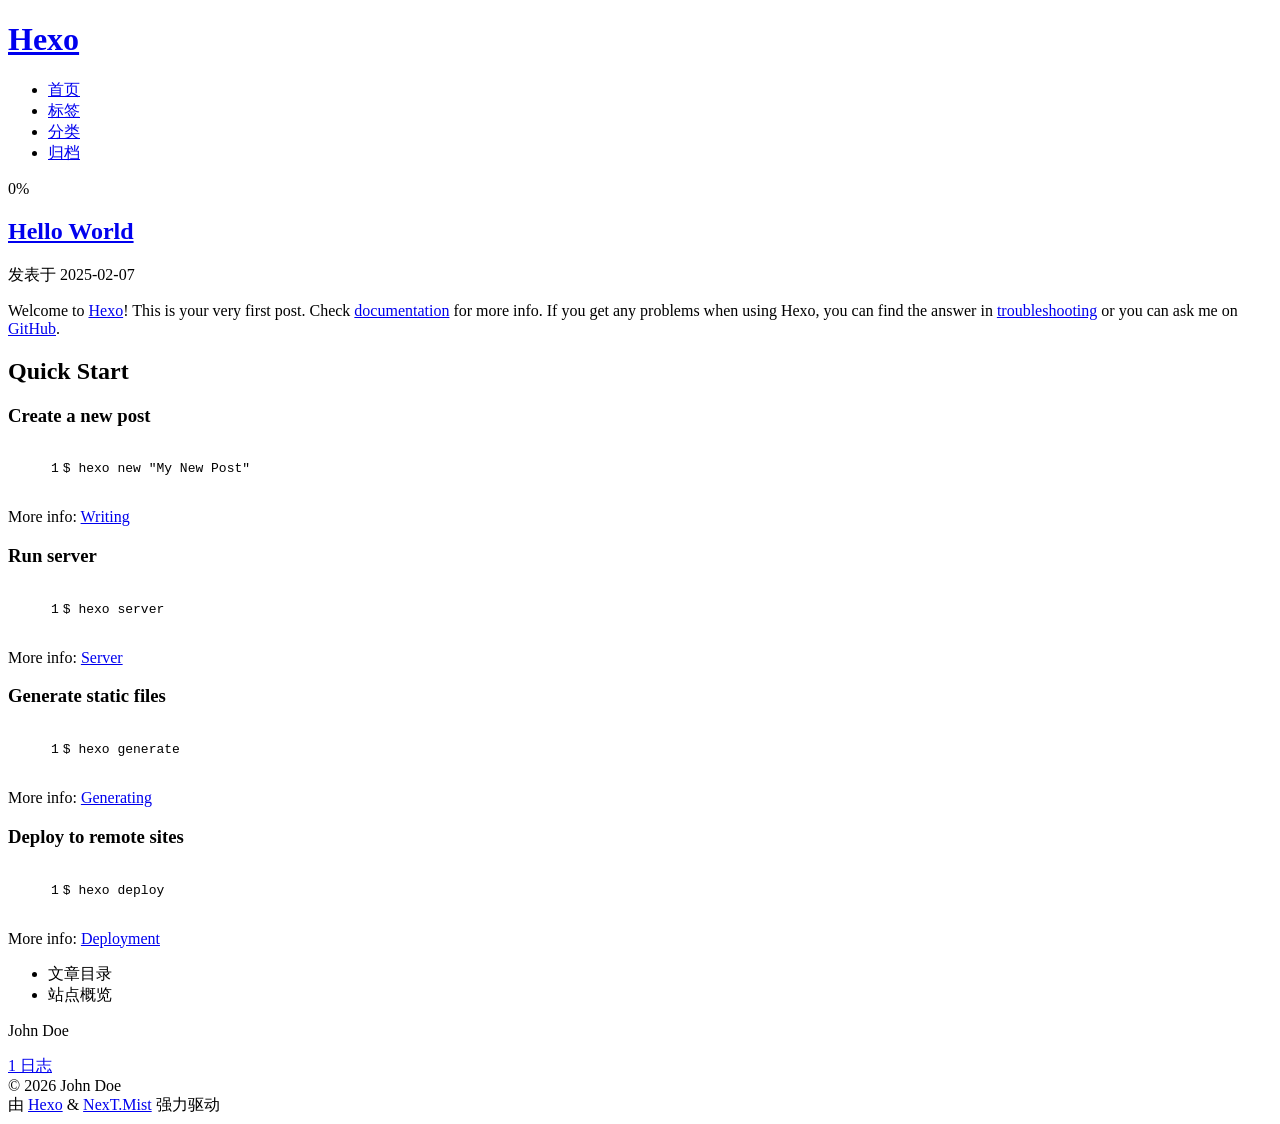
==== index.html @ 807e1cbc "Update Hexo URLs to the GitHub Pages domain" ====
<!DOCTYPE html>
<html lang="zh-CN">
<head>
  <meta charset="UTF-8">
<meta name="viewport" content="width=device-width, initial-scale=1, maximum-scale=2">
<meta name="theme-color" content="#222">
<meta name="generator" content="Hexo 7.3.0">
  <link rel="apple-touch-icon" sizes="180x180" href="/images/apple-touch-icon-next.png">
  <link rel="icon" type="image/png" sizes="32x32" href="/images/favicon-32x32-next.png">
  <link rel="icon" type="image/png" sizes="16x16" href="/images/favicon-16x16-next.png">
  <link rel="mask-icon" href="/images/logo.svg" color="#222">

<link rel="stylesheet" href="/css/main.css">


<link rel="stylesheet" href="/lib/font-awesome/css/all.min.css">

<script id="hexo-configurations">
    var NexT = window.NexT || {};
    var CONFIG = {"hostname":"xialoveshark.github.io","root":"/","scheme":"Mist","version":"7.8.0","exturl":false,"sidebar":{"position":"left","display":"post","padding":18,"offset":12,"onmobile":false},"copycode":{"enable":false,"show_result":false,"style":null},"back2top":{"enable":true,"sidebar":false,"scrollpercent":false},"bookmark":{"enable":false,"color":"#222","save":"auto"},"fancybox":false,"mediumzoom":false,"lazyload":false,"pangu":false,"comments":{"style":"tabs","active":null,"storage":true,"lazyload":false,"nav":null},"algolia":{"hits":{"per_page":10},"labels":{"input_placeholder":"Search for Posts","hits_empty":"We didn't find any results for the search: ${query}","hits_stats":"${hits} results found in ${time} ms"}},"localsearch":{"enable":false,"trigger":"auto","top_n_per_article":1,"unescape":false,"preload":false},"motion":{"enable":true,"async":false,"transition":{"post_block":"fadeIn","post_header":"slideDownIn","post_body":"slideDownIn","coll_header":"slideLeftIn","sidebar":"slideUpIn"}}};
  </script>

  <meta property="og:type" content="website">
<meta property="og:title" content="Hexo">
<meta property="og:url" content="https://xialoveshark.github.io/index.html">
<meta property="og:site_name" content="Hexo">
<meta property="og:locale" content="zh_CN">
<meta property="article:author" content="John Doe">
<meta name="twitter:card" content="summary">

<link rel="canonical" href="https://xialoveshark.github.io/">


<script id="page-configurations">
  // https://hexo.io/docs/variables.html
  CONFIG.page = {
    sidebar: "",
    isHome : true,
    isPost : false,
    lang   : 'zh-CN'
  };
</script>

  <title>Hexo</title>
  






  <noscript>
  <style>
  .use-motion .brand,
  .use-motion .menu-item,
  .sidebar-inner,
  .use-motion .post-block,
  .use-motion .pagination,
  .use-motion .comments,
  .use-motion .post-header,
  .use-motion .post-body,
  .use-motion .collection-header { opacity: initial; }

  .use-motion .site-title,
  .use-motion .site-subtitle {
    opacity: initial;
    top: initial;
  }

  .use-motion .logo-line-before i { left: initial; }
  .use-motion .logo-line-after i { right: initial; }
  </style>
</noscript>

</head>

<body itemscope itemtype="http://schema.org/WebPage">
  <div class="container use-motion">
    <div class="headband"></div>

    <header class="header" itemscope itemtype="http://schema.org/WPHeader">
      <div class="header-inner"><div class="site-brand-container">
  <div class="site-nav-toggle">
    <div class="toggle" aria-label="切换导航栏">
      <span class="toggle-line toggle-line-first"></span>
      <span class="toggle-line toggle-line-middle"></span>
      <span class="toggle-line toggle-line-last"></span>
    </div>
  </div>

  <div class="site-meta">

    <a href="/" class="brand" rel="start">
      <span class="logo-line-before"><i></i></span>
      <h1 class="site-title">Hexo</h1>
      <span class="logo-line-after"><i></i></span>
    </a>
  </div>

  <div class="site-nav-right">
    <div class="toggle popup-trigger">
    </div>
  </div>
</div>




<nav class="site-nav">
  <ul id="menu" class="main-menu menu">
        <li class="menu-item menu-item-home">

    <a href="/" rel="section"><i class="fa fa-home fa-fw"></i>首页</a>

  </li>
        <li class="menu-item menu-item-tags">

    <a href="/tags/" rel="section"><i class="fa fa-tags fa-fw"></i>标签</a>

  </li>
        <li class="menu-item menu-item-categories">

    <a href="/categories/" rel="section"><i class="fa fa-th fa-fw"></i>分类</a>

  </li>
        <li class="menu-item menu-item-archives">

    <a href="/archives/" rel="section"><i class="fa fa-archive fa-fw"></i>归档</a>

  </li>
  </ul>
</nav>




</div>
    </header>

    
  <div class="back-to-top">
    <i class="fa fa-arrow-up"></i>
    <span>0%</span>
  </div>


    <main class="main">
      <div class="main-inner">
        <div class="content-wrap">
          

          <div class="content index posts-expand">
            
      
  
  
  <article itemscope itemtype="http://schema.org/Article" class="post-block" lang="zh-CN">
    <link itemprop="mainEntityOfPage" href="https://xialoveshark.github.io/2025/02/07/hello-world/">

    <span hidden itemprop="author" itemscope itemtype="http://schema.org/Person">
      <meta itemprop="image" content="/images/avatar.gif">
      <meta itemprop="name" content="John Doe">
      <meta itemprop="description" content="">
    </span>

    <span hidden itemprop="publisher" itemscope itemtype="http://schema.org/Organization">
      <meta itemprop="name" content="Hexo">
    </span>
      <header class="post-header">
        <h2 class="post-title" itemprop="name headline">
          
            <a href="/2025/02/07/hello-world/" class="post-title-link" itemprop="url">Hello World</a>
        </h2>

        <div class="post-meta">
            <span class="post-meta-item">
              <span class="post-meta-item-icon">
                <i class="far fa-calendar"></i>
              </span>
              <span class="post-meta-item-text">发表于</span>

              <time title="创建时间：2025-02-07 22:42:05" itemprop="dateCreated datePublished" datetime="2025-02-07T22:42:05+08:00">2025-02-07</time>
            </span>

          

        </div>
      </header>

    
    
    
    <div class="post-body" itemprop="articleBody">

      
          <p>Welcome to <a target="_blank" rel="noopener" href="https://hexo.io/">Hexo</a>! This is your very first post. Check <a target="_blank" rel="noopener" href="https://hexo.io/docs/">documentation</a> for more info. If you get any problems when using Hexo, you can find the answer in <a target="_blank" rel="noopener" href="https://hexo.io/docs/troubleshooting.html">troubleshooting</a> or you can ask me on <a target="_blank" rel="noopener" href="https://github.com/hexojs/hexo/issues">GitHub</a>.</p>
<h2 id="Quick-Start"><a href="#Quick-Start" class="headerlink" title="Quick Start"></a>Quick Start</h2><h3 id="Create-a-new-post"><a href="#Create-a-new-post" class="headerlink" title="Create a new post"></a>Create a new post</h3><figure class="highlight bash"><table><tr><td class="gutter"><pre><span class="line">1</span><br></pre></td><td class="code"><pre><span class="line">$ hexo new <span class="string">&quot;My New Post&quot;</span></span><br></pre></td></tr></table></figure>

<p>More info: <a target="_blank" rel="noopener" href="https://hexo.io/docs/writing.html">Writing</a></p>
<h3 id="Run-server"><a href="#Run-server" class="headerlink" title="Run server"></a>Run server</h3><figure class="highlight bash"><table><tr><td class="gutter"><pre><span class="line">1</span><br></pre></td><td class="code"><pre><span class="line">$ hexo server</span><br></pre></td></tr></table></figure>

<p>More info: <a target="_blank" rel="noopener" href="https://hexo.io/docs/server.html">Server</a></p>
<h3 id="Generate-static-files"><a href="#Generate-static-files" class="headerlink" title="Generate static files"></a>Generate static files</h3><figure class="highlight bash"><table><tr><td class="gutter"><pre><span class="line">1</span><br></pre></td><td class="code"><pre><span class="line">$ hexo generate</span><br></pre></td></tr></table></figure>

<p>More info: <a target="_blank" rel="noopener" href="https://hexo.io/docs/generating.html">Generating</a></p>
<h3 id="Deploy-to-remote-sites"><a href="#Deploy-to-remote-sites" class="headerlink" title="Deploy to remote sites"></a>Deploy to remote sites</h3><figure class="highlight bash"><table><tr><td class="gutter"><pre><span class="line">1</span><br></pre></td><td class="code"><pre><span class="line">$ hexo deploy</span><br></pre></td></tr></table></figure>

<p>More info: <a target="_blank" rel="noopener" href="https://hexo.io/docs/one-command-deployment.html">Deployment</a></p>

      
    </div>

    
    
    
      <footer class="post-footer">
        <div class="post-eof"></div>
      </footer>
  </article>
  
  
  


  



          </div>
          

<script>
  window.addEventListener('tabs:register', () => {
    let { activeClass } = CONFIG.comments;
    if (CONFIG.comments.storage) {
      activeClass = localStorage.getItem('comments_active') || activeClass;
    }
    if (activeClass) {
      let activeTab = document.querySelector(`a[href="#comment-${activeClass}"]`);
      if (activeTab) {
        activeTab.click();
      }
    }
  });
  if (CONFIG.comments.storage) {
    window.addEventListener('tabs:click', event => {
      if (!event.target.matches('.tabs-comment .tab-content .tab-pane')) return;
      let commentClass = event.target.classList[1];
      localStorage.setItem('comments_active', commentClass);
    });
  }
</script>

        </div>
          
  
  <div class="toggle sidebar-toggle">
    <span class="toggle-line toggle-line-first"></span>
    <span class="toggle-line toggle-line-middle"></span>
    <span class="toggle-line toggle-line-last"></span>
  </div>

  <aside class="sidebar">
    <div class="sidebar-inner">

      <ul class="sidebar-nav motion-element">
        <li class="sidebar-nav-toc">
          文章目录
        </li>
        <li class="sidebar-nav-overview">
          站点概览
        </li>
      </ul>

      <!--noindex-->
      <div class="post-toc-wrap sidebar-panel">
      </div>
      <!--/noindex-->

      <div class="site-overview-wrap sidebar-panel">
        <div class="site-author motion-element" itemprop="author" itemscope itemtype="http://schema.org/Person">
  <p class="site-author-name" itemprop="name">John Doe</p>
  <div class="site-description" itemprop="description"></div>
</div>
<div class="site-state-wrap motion-element">
  <nav class="site-state">
      <div class="site-state-item site-state-posts">
          <a href="/archives/">
        
          <span class="site-state-item-count">1</span>
          <span class="site-state-item-name">日志</span>
        </a>
      </div>
  </nav>
</div>



      </div>

    </div>
  </aside>
  <div id="sidebar-dimmer"></div>


      </div>
    </main>

    <footer class="footer">
      <div class="footer-inner">
        

        

<div class="copyright">
  
  &copy; 
  <span itemprop="copyrightYear">2026</span>
  <span class="with-love">
    <i class="fa fa-heart"></i>
  </span>
  <span class="author" itemprop="copyrightHolder">John Doe</span>
</div>
  <div class="powered-by">由 <a href="https://hexo.io/" class="theme-link" rel="noopener" target="_blank">Hexo</a> & <a href="https://mist.theme-next.org/" class="theme-link" rel="noopener" target="_blank">NexT.Mist</a> 强力驱动
  </div>

        








      </div>
    </footer>
  </div>

  
  <script src="/lib/anime.min.js"></script>
  <script src="/lib/pjax/pjax.min.js"></script>
  <script src="/lib/velocity/velocity.min.js"></script>
  <script src="/lib/velocity/velocity.ui.min.js"></script>

<script src="/js/utils.js"></script>

<script src="/js/motion.js"></script>


<script src="/js/schemes/muse.js"></script>


<script src="/js/next-boot.js"></script>

  <script>
var pjax = new Pjax({
  selectors: [
    'head title',
    '#page-configurations',
    '.content-wrap',
    '.post-toc-wrap',
    '.languages',
    '#pjax'
  ],
  switches: {
    '.post-toc-wrap': Pjax.switches.innerHTML
  },
  analytics: false,
  cacheBust: false,
  scrollTo : !CONFIG.bookmark.enable
});

window.addEventListener('pjax:success', () => {
  document.querySelectorAll('script[data-pjax], script#page-configurations, #pjax script').forEach(element => {
    var code = element.text || element.textContent || element.innerHTML || '';
    var parent = element.parentNode;
    parent.removeChild(element);
    var script = document.createElement('script');
    if (element.id) {
      script.id = element.id;
    }
    if (element.className) {
      script.className = element.className;
    }
    if (element.type) {
      script.type = element.type;
    }
    if (element.src) {
      script.src = element.src;
      // Force synchronous loading of peripheral JS.
      script.async = false;
    }
    if (element.dataset.pjax !== undefined) {
      script.dataset.pjax = '';
    }
    if (code !== '') {
      script.appendChild(document.createTextNode(code));
    }
    parent.appendChild(script);
  });
  NexT.boot.refresh();
  // Define Motion Sequence & Bootstrap Motion.
  if (CONFIG.motion.enable) {
    NexT.motion.integrator
      .init()
      .add(NexT.motion.middleWares.subMenu)
      .add(NexT.motion.middleWares.postList)
      .bootstrap();
  }
  NexT.utils.updateSidebarPosition();
});
</script>




  















    <div id="pjax">
  

  

    </div>
</body>
</html>
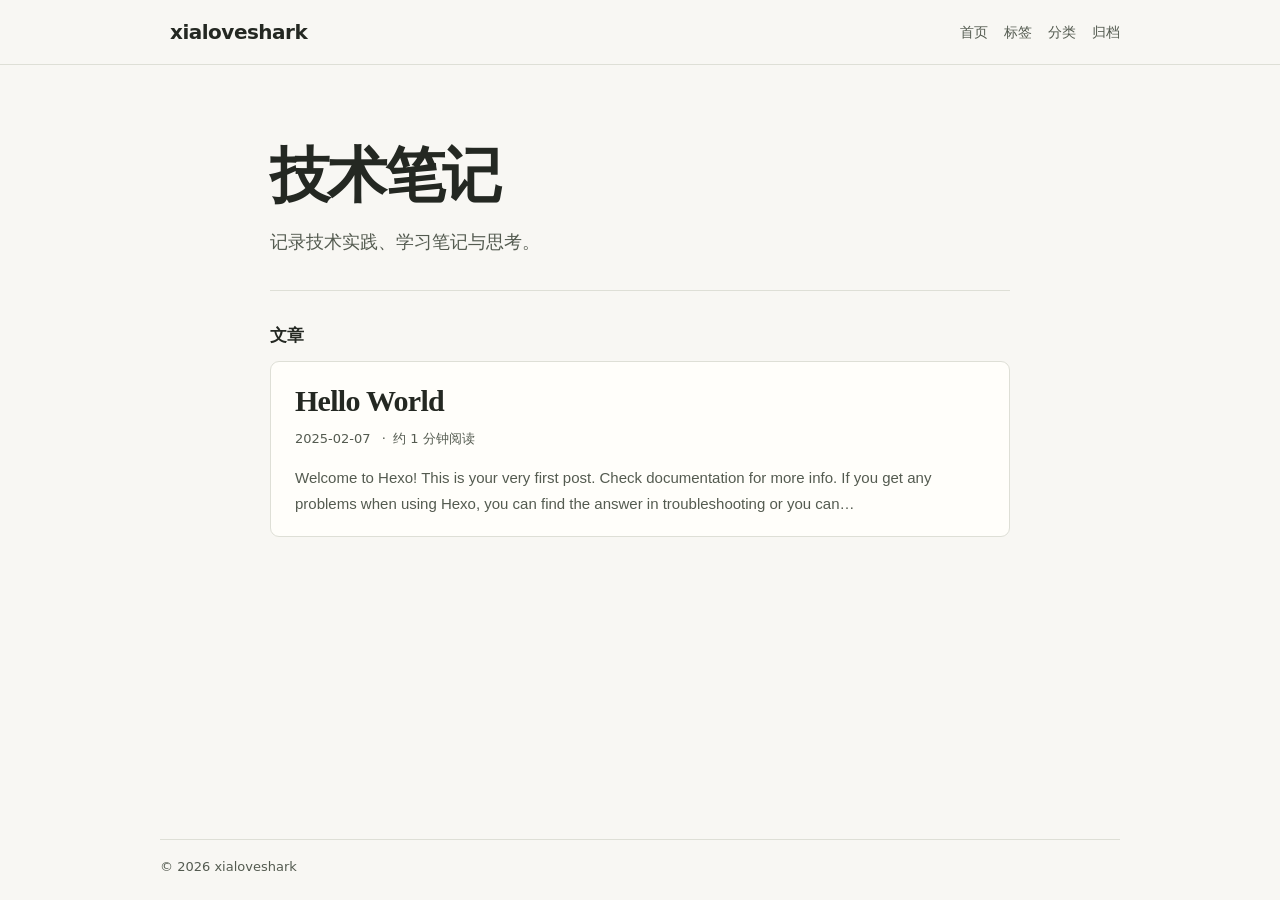
==== commit e3bde02a: "Publish the new reading layout for the blog" ====
--- a/index.html
+++ b/index.html
@@ -17,15 +17,17 @@
 
 <script id="hexo-configurations">
     var NexT = window.NexT || {};
-    var CONFIG = {"hostname":"xialoveshark.github.io","root":"/","scheme":"Mist","version":"7.8.0","exturl":false,"sidebar":{"position":"left","display":"post","padding":18,"offset":12,"onmobile":false},"copycode":{"enable":false,"show_result":false,"style":null},"back2top":{"enable":true,"sidebar":false,"scrollpercent":false},"bookmark":{"enable":false,"color":"#222","save":"auto"},"fancybox":false,"mediumzoom":false,"lazyload":false,"pangu":false,"comments":{"style":"tabs","active":null,"storage":true,"lazyload":false,"nav":null},"algolia":{"hits":{"per_page":10},"labels":{"input_placeholder":"Search for Posts","hits_empty":"We didn't find any results for the search: ${query}","hits_stats":"${hits} results found in ${time} ms"}},"localsearch":{"enable":false,"trigger":"auto","top_n_per_article":1,"unescape":false,"preload":false},"motion":{"enable":true,"async":false,"transition":{"post_block":"fadeIn","post_header":"slideDownIn","post_body":"slideDownIn","coll_header":"slideLeftIn","sidebar":"slideUpIn"}}};
+    var CONFIG = {"hostname":"xialoveshark.github.io","root":"/","scheme":"Mist","version":"7.8.0","exturl":false,"sidebar":{"position":"left","display":"remove","padding":18,"offset":12,"onmobile":false},"copycode":{"enable":false,"show_result":false,"style":null},"back2top":{"enable":true,"sidebar":false,"scrollpercent":false},"bookmark":{"enable":false,"color":"#222","save":"auto"},"fancybox":false,"mediumzoom":false,"lazyload":false,"pangu":false,"comments":{"style":"tabs","active":null,"storage":true,"lazyload":false,"nav":null},"algolia":{"hits":{"per_page":10},"labels":{"input_placeholder":"Search for Posts","hits_empty":"We didn't find any results for the search: ${query}","hits_stats":"${hits} results found in ${time} ms"}},"localsearch":{"enable":false,"trigger":"auto","top_n_per_article":1,"unescape":false,"preload":false},"motion":{"enable":false,"async":false,"transition":{"post_block":"fadeIn","post_header":"slideDownIn","post_body":"slideDownIn","coll_header":"slideLeftIn","sidebar":"slideUpIn"}}};
   </script>
 
-  <meta property="og:type" content="website">
-<meta property="og:title" content="Hexo">
+  <meta name="description" content="记录技术实践、学习笔记与思考。">
+<meta property="og:type" content="website">
+<meta property="og:title" content="xialoveshark">
 <meta property="og:url" content="https://xialoveshark.github.io/index.html">
-<meta property="og:site_name" content="Hexo">
+<meta property="og:site_name" content="xialoveshark">
+<meta property="og:description" content="记录技术实践、学习笔记与思考。">
 <meta property="og:locale" content="zh_CN">
-<meta property="article:author" content="John Doe">
+<meta property="article:author" content="xialoveshark">
 <meta name="twitter:card" content="summary">
 
 <link rel="canonical" href="https://xialoveshark.github.io/">
@@ -41,7 +43,7 @@
   };
 </script>
 
-  <title>Hexo</title>
+  <title>xialoveshark</title>
   
 
 
@@ -75,7 +77,7 @@
 </head>
 
 <body itemscope itemtype="http://schema.org/WebPage">
-  <div class="container use-motion">
+  <div class="container">
     <div class="headband"></div>
 
     <header class="header" itemscope itemtype="http://schema.org/WPHeader">
@@ -92,7 +94,7 @@
 
     <a href="/" class="brand" rel="start">
       <span class="logo-line-before"><i></i></span>
-      <h1 class="site-title">Hexo</h1>
+      <span class="site-title">xialoveshark</span>
       <span class="logo-line-after"><i></i></span>
     </a>
   </div>
@@ -106,26 +108,26 @@
 
 
 
-<nav class="site-nav">
+<nav class="site-nav" aria-label="主导航">
   <ul id="menu" class="main-menu menu">
         <li class="menu-item menu-item-home">
 
-    <a href="/" rel="section"><i class="fa fa-home fa-fw"></i>首页</a>
+    <a href="/" rel="section">首页</a>
 
   </li>
         <li class="menu-item menu-item-tags">
 
-    <a href="/tags/" rel="section"><i class="fa fa-tags fa-fw"></i>标签</a>
+    <a href="/tags/" rel="section">标签</a>
 
   </li>
         <li class="menu-item menu-item-categories">
 
-    <a href="/categories/" rel="section"><i class="fa fa-th fa-fw"></i>分类</a>
+    <a href="/categories/" rel="section">分类</a>
 
   </li>
         <li class="menu-item menu-item-archives">
 
-    <a href="/archives/" rel="section"><i class="fa fa-archive fa-fw"></i>归档</a>
+    <a href="/archives/" rel="section">归档</a>
 
   </li>
   </ul>
@@ -151,6 +153,11 @@
 
           <div class="content index posts-expand">
             
+  <header class="reading-intro">
+    <h1>技术笔记</h1>
+    <p>记录技术实践、学习笔记与思考。</p>
+  </header>
+  <h2 class="reading-index-heading">文章</h2>
       
   
   
@@ -159,12 +166,12 @@
 
     <span hidden itemprop="author" itemscope itemtype="http://schema.org/Person">
       <meta itemprop="image" content="/images/avatar.gif">
-      <meta itemprop="name" content="John Doe">
-      <meta itemprop="description" content="">
+      <meta itemprop="name" content="xialoveshark">
+      <meta itemprop="description" content="记录技术实践、学习笔记与思考。">
     </span>
 
     <span hidden itemprop="publisher" itemscope itemtype="http://schema.org/Organization">
-      <meta itemprop="name" content="Hexo">
+      <meta itemprop="name" content="xialoveshark">
     </span>
       <header class="post-header">
         <h2 class="post-title" itemprop="name headline">
@@ -184,6 +191,8 @@
 
           
 
+          <span class="post-meta-item post-reading-time">约 1 分钟阅读</span>
+
         </div>
       </header>
 
@@ -192,30 +201,13 @@
     
     <div class="post-body" itemprop="articleBody">
 
-      
-          <p>Welcome to <a target="_blank" rel="noopener" href="https://hexo.io/">Hexo</a>! This is your very first post. Check <a target="_blank" rel="noopener" href="https://hexo.io/docs/">documentation</a> for more info. If you get any problems when using Hexo, you can find the answer in <a target="_blank" rel="noopener" href="https://hexo.io/docs/troubleshooting.html">troubleshooting</a> or you can ask me on <a target="_blank" rel="noopener" href="https://github.com/hexojs/hexo/issues">GitHub</a>.</p>
-<h2 id="Quick-Start"><a href="#Quick-Start" class="headerlink" title="Quick Start"></a>Quick Start</h2><h3 id="Create-a-new-post"><a href="#Create-a-new-post" class="headerlink" title="Create a new post"></a>Create a new post</h3><figure class="highlight bash"><table><tr><td class="gutter"><pre><span class="line">1</span><br></pre></td><td class="code"><pre><span class="line">$ hexo new <span class="string">&quot;My New Post&quot;</span></span><br></pre></td></tr></table></figure>
-
-<p>More info: <a target="_blank" rel="noopener" href="https://hexo.io/docs/writing.html">Writing</a></p>
-<h3 id="Run-server"><a href="#Run-server" class="headerlink" title="Run server"></a>Run server</h3><figure class="highlight bash"><table><tr><td class="gutter"><pre><span class="line">1</span><br></pre></td><td class="code"><pre><span class="line">$ hexo server</span><br></pre></td></tr></table></figure>
-
-<p>More info: <a target="_blank" rel="noopener" href="https://hexo.io/docs/server.html">Server</a></p>
-<h3 id="Generate-static-files"><a href="#Generate-static-files" class="headerlink" title="Generate static files"></a>Generate static files</h3><figure class="highlight bash"><table><tr><td class="gutter"><pre><span class="line">1</span><br></pre></td><td class="code"><pre><span class="line">$ hexo generate</span><br></pre></td></tr></table></figure>
-
-<p>More info: <a target="_blank" rel="noopener" href="https://hexo.io/docs/generating.html">Generating</a></p>
-<h3 id="Deploy-to-remote-sites"><a href="#Deploy-to-remote-sites" class="headerlink" title="Deploy to remote sites"></a>Deploy to remote sites</h3><figure class="highlight bash"><table><tr><td class="gutter"><pre><span class="line">1</span><br></pre></td><td class="code"><pre><span class="line">$ hexo deploy</span><br></pre></td></tr></table></figure>
-
-<p>More info: <a target="_blank" rel="noopener" href="https://hexo.io/docs/one-command-deployment.html">Deployment</a></p>
-
+      <p class="reading-summary">Welcome to Hexo! This is your very first post. Check documentation for more info. If you get any problems when using Hexo, you can find the answer in troubleshooting or you can…</p>
       
     </div>
 
     
     
     
-      <footer class="post-footer">
-        <div class="post-eof"></div>
-      </footer>
   </article>
   
   
@@ -252,57 +244,6 @@
 </script>
 
         </div>
-          
-  
-  <div class="toggle sidebar-toggle">
-    <span class="toggle-line toggle-line-first"></span>
-    <span class="toggle-line toggle-line-middle"></span>
-    <span class="toggle-line toggle-line-last"></span>
-  </div>
-
-  <aside class="sidebar">
-    <div class="sidebar-inner">
-
-      <ul class="sidebar-nav motion-element">
-        <li class="sidebar-nav-toc">
-          文章目录
-        </li>
-        <li class="sidebar-nav-overview">
-          站点概览
-        </li>
-      </ul>
-
-      <!--noindex-->
-      <div class="post-toc-wrap sidebar-panel">
-      </div>
-      <!--/noindex-->
-
-      <div class="site-overview-wrap sidebar-panel">
-        <div class="site-author motion-element" itemprop="author" itemscope itemtype="http://schema.org/Person">
-  <p class="site-author-name" itemprop="name">John Doe</p>
-  <div class="site-description" itemprop="description"></div>
-</div>
-<div class="site-state-wrap motion-element">
-  <nav class="site-state">
-      <div class="site-state-item site-state-posts">
-          <a href="/archives/">
-        
-          <span class="site-state-item-count">1</span>
-          <span class="site-state-item-name">日志</span>
-        </a>
-      </div>
-  </nav>
-</div>
-
-
-
-      </div>
-
-    </div>
-  </aside>
-  <div id="sidebar-dimmer"></div>
-
-
       </div>
     </main>
 
@@ -319,10 +260,8 @@
   <span class="with-love">
     <i class="fa fa-heart"></i>
   </span>
-  <span class="author" itemprop="copyrightHolder">John Doe</span>
+  <span class="author" itemprop="copyrightHolder">xialoveshark</span>
 </div>
-  <div class="powered-by">由 <a href="https://hexo.io/" class="theme-link" rel="noopener" target="_blank">Hexo</a> & <a href="https://mist.theme-next.org/" class="theme-link" rel="noopener" target="_blank">NexT.Mist</a> 强力驱动
-  </div>
 
         
 
@@ -340,12 +279,8 @@
   
   <script src="/lib/anime.min.js"></script>
   <script src="/lib/pjax/pjax.min.js"></script>
-  <script src="/lib/velocity/velocity.min.js"></script>
-  <script src="/lib/velocity/velocity.ui.min.js"></script>
 
 <script src="/js/utils.js"></script>
-
-<script src="/js/motion.js"></script>
 
 
 <script src="/js/schemes/muse.js"></script>
--- a/css/main.css
+++ b/css/main.css
@@ -0,0 +1,2675 @@
+:root {
+  --body-bg-color: #fff;
+  --content-bg-color: #f5f5f5;
+  --card-bg-color: #f5f5f5;
+  --text-color: #555;
+  --blockquote-color: #666;
+  --link-color: #555;
+  --link-hover-color: #222;
+  --brand-color: #222;
+  --brand-hover-color: #222;
+  --table-row-odd-bg-color: #f9f9f9;
+  --table-row-hover-bg-color: #f5f5f5;
+  --menu-item-bg-color: #ddd;
+  --btn-default-bg: transparent;
+  --btn-default-color: var(--link-color);
+  --btn-default-border-color: var(--link-color);
+  --btn-default-hover-bg: transparent;
+  --btn-default-hover-color: var(--link-hover-color);
+  --btn-default-hover-border-color: var(--link-hover-color);
+}
+html {
+  line-height: 1.15; /* 1 */
+  -webkit-text-size-adjust: 100%; /* 2 */
+}
+body {
+  margin: 0;
+}
+main {
+  display: block;
+}
+h1 {
+  font-size: 2em;
+  margin: 0.67em 0;
+}
+hr {
+  box-sizing: content-box; /* 1 */
+  height: 0; /* 1 */
+  overflow: visible; /* 2 */
+}
+pre {
+  font-family: monospace, monospace; /* 1 */
+  font-size: 1em; /* 2 */
+}
+a {
+  background: transparent;
+}
+abbr[title] {
+  border-bottom: none; /* 1 */
+  text-decoration: underline; /* 2 */
+  text-decoration: underline dotted; /* 2 */
+}
+b,
+strong {
+  font-weight: bolder;
+}
+code,
+kbd,
+samp {
+  font-family: monospace, monospace; /* 1 */
+  font-size: 1em; /* 2 */
+}
+small {
+  font-size: 80%;
+}
+sub,
+sup {
+  font-size: 75%;
+  line-height: 0;
+  position: relative;
+  vertical-align: baseline;
+}
+sub {
+  bottom: -0.25em;
+}
+sup {
+  top: -0.5em;
+}
+img {
+  border-style: none;
+}
+button,
+input,
+optgroup,
+select,
+textarea {
+  font-family: inherit; /* 1 */
+  font-size: 100%; /* 1 */
+  line-height: 1.15; /* 1 */
+  margin: 0; /* 2 */
+}
+button,
+input {
+/* 1 */
+  overflow: visible;
+}
+button,
+select {
+/* 1 */
+  text-transform: none;
+}
+button,
+[type='button'],
+[type='reset'],
+[type='submit'] {
+  -webkit-appearance: button;
+}
+button::-moz-focus-inner,
+[type='button']::-moz-focus-inner,
+[type='reset']::-moz-focus-inner,
+[type='submit']::-moz-focus-inner {
+  border-style: none;
+  padding: 0;
+}
+button:-moz-focusring,
+[type='button']:-moz-focusring,
+[type='reset']:-moz-focusring,
+[type='submit']:-moz-focusring {
+  outline: 1px dotted ButtonText;
+}
+fieldset {
+  padding: 0.35em 0.75em 0.625em;
+}
+legend {
+  box-sizing: border-box; /* 1 */
+  color: inherit; /* 2 */
+  display: table; /* 1 */
+  max-width: 100%; /* 1 */
+  padding: 0; /* 3 */
+  white-space: normal; /* 1 */
+}
+progress {
+  vertical-align: baseline;
+}
+textarea {
+  overflow: auto;
+}
+[type='checkbox'],
+[type='radio'] {
+  box-sizing: border-box; /* 1 */
+  padding: 0; /* 2 */
+}
+[type='number']::-webkit-inner-spin-button,
+[type='number']::-webkit-outer-spin-button {
+  height: auto;
+}
+[type='search'] {
+  outline-offset: -2px; /* 2 */
+  -webkit-appearance: textfield; /* 1 */
+}
+[type='search']::-webkit-search-decoration {
+  -webkit-appearance: none;
+}
+::-webkit-file-upload-button {
+  font: inherit; /* 2 */
+  -webkit-appearance: button; /* 1 */
+}
+details {
+  display: block;
+}
+summary {
+  display: list-item;
+}
+template {
+  display: none;
+}
+[hidden] {
+  display: none;
+}
+::selection {
+  background: #262a30;
+  color: #eee;
+}
+html,
+body {
+  height: 100%;
+}
+body {
+  background: var(--body-bg-color);
+  color: var(--text-color);
+  font-family: 'Lato', "PingFang SC", "Microsoft YaHei", sans-serif;
+  font-size: 1em;
+  line-height: 2;
+}
+@media (max-width: 991px) {
+  body {
+    padding-left: 0 !important;
+    padding-right: 0 !important;
+  }
+}
+h1,
+h2,
+h3,
+h4,
+h5,
+h6 {
+  font-family: 'Lato', "PingFang SC", "Microsoft YaHei", sans-serif;
+  font-weight: bold;
+  line-height: 1.5;
+  margin: 20px 0 15px;
+}
+h1 {
+  font-size: 1.5em;
+}
+h2 {
+  font-size: 1.375em;
+}
+h3 {
+  font-size: 1.25em;
+}
+h4 {
+  font-size: 1.125em;
+}
+h5 {
+  font-size: 1em;
+}
+h6 {
+  font-size: 0.875em;
+}
+p {
+  margin: 0 0 20px 0;
+}
+a,
+span.exturl {
+  border-bottom: 1px solid #ccc;
+  color: var(--link-color);
+  outline: 0;
+  text-decoration: none;
+  overflow-wrap: break-word;
+  word-wrap: break-word;
+  cursor: pointer;
+}
+a:hover,
+span.exturl:hover {
+  border-bottom-color: var(--link-hover-color);
+  color: var(--link-hover-color);
+}
+iframe,
+img,
+video {
+  display: block;
+  margin-left: auto;
+  margin-right: auto;
+  max-width: 100%;
+}
+hr {
+  background-image: repeating-linear-gradient(-45deg, #ddd, #ddd 4px, transparent 4px, transparent 8px);
+  border: 0;
+  height: 3px;
+  margin: 40px 0;
+}
+blockquote {
+  border-left: 4px solid #ddd;
+  color: var(--blockquote-color);
+  margin: 0;
+  padding: 0 15px;
+}
+blockquote cite::before {
+  content: '-';
+  padding: 0 5px;
+}
+dt {
+  font-weight: bold;
+}
+dd {
+  margin: 0;
+  padding: 0;
+}
+kbd {
+  background-color: #f5f5f5;
+  background-image: linear-gradient(#eee, #fff, #eee);
+  border: 1px solid #ccc;
+  border-radius: 0.2em;
+  box-shadow: 0.1em 0.1em 0.2em rgba(0,0,0,0.1);
+  color: #555;
+  font-family: inherit;
+  padding: 0.1em 0.3em;
+  white-space: nowrap;
+}
+.table-container {
+  overflow: auto;
+}
+table {
+  border-collapse: collapse;
+  border-spacing: 0;
+  font-size: 0.875em;
+  margin: 0 0 20px 0;
+  width: 100%;
+}
+tbody tr:nth-of-type(odd) {
+  background: var(--table-row-odd-bg-color);
+}
+tbody tr:hover {
+  background: var(--table-row-hover-bg-color);
+}
+caption,
+th,
+td {
+  font-weight: normal;
+  padding: 8px;
+  vertical-align: middle;
+}
+th,
+td {
+  border: 1px solid #ddd;
+  border-bottom: 3px solid #ddd;
+}
+th {
+  font-weight: 700;
+  padding-bottom: 10px;
+}
+td {
+  border-bottom-width: 1px;
+}
+.btn {
+  background: var(--btn-default-bg);
+  border: 2px solid var(--btn-default-border-color);
+  border-radius: 0;
+  color: var(--btn-default-color);
+  display: inline-block;
+  font-size: 0.875em;
+  line-height: 2;
+  padding: 0 20px;
+  text-decoration: none;
+  transition-property: background-color;
+  transition-delay: 0s;
+  transition-duration: 0.2s;
+  transition-timing-function: ease-in-out;
+}
+.btn:hover {
+  background: var(--btn-default-hover-bg);
+  border-color: var(--btn-default-hover-border-color);
+  color: var(--btn-default-hover-color);
+}
+.btn + .btn {
+  margin: 0 0 8px 8px;
+}
+.btn .fa-fw {
+  text-align: left;
+  width: 1.285714285714286em;
+}
+.toggle {
+  line-height: 0;
+}
+.toggle .toggle-line {
+  background: #fff;
+  display: inline-block;
+  height: 2px;
+  left: 0;
+  position: relative;
+  top: 0;
+  transition: all 0.4s;
+  vertical-align: top;
+  width: 100%;
+}
+.toggle .toggle-line:not(:first-child) {
+  margin-top: 3px;
+}
+.toggle.toggle-arrow .toggle-line-first {
+  left: 50%;
+  top: 2px;
+  transform: rotate(45deg);
+  width: 50%;
+}
+.toggle.toggle-arrow .toggle-line-middle {
+  left: 2px;
+  width: 90%;
+}
+.toggle.toggle-arrow .toggle-line-last {
+  left: 50%;
+  top: -2px;
+  transform: rotate(-45deg);
+  width: 50%;
+}
+.toggle.toggle-close .toggle-line-first {
+  transform: rotate(-45deg);
+  top: 5px;
+}
+.toggle.toggle-close .toggle-line-middle {
+  opacity: 0;
+}
+.toggle.toggle-close .toggle-line-last {
+  transform: rotate(45deg);
+  top: -5px;
+}
+.highlight,
+pre {
+  background: #f7f7f7;
+  color: #4d4d4c;
+  line-height: 1.6;
+  margin: 0 auto 20px;
+}
+pre,
+code {
+  font-family: consolas, Menlo, monospace, "PingFang SC", "Microsoft YaHei";
+}
+code {
+  background: #eee;
+  border-radius: 3px;
+  color: #555;
+  padding: 2px 4px;
+  overflow-wrap: break-word;
+  word-wrap: break-word;
+}
+.highlight *::selection {
+  background: #d6d6d6;
+}
+.highlight pre {
+  border: 0;
+  margin: 0;
+  padding: 10px 0;
+}
+.highlight table {
+  border: 0;
+  margin: 0;
+  width: auto;
+}
+.highlight td {
+  border: 0;
+  padding: 0;
+}
+.highlight figcaption {
+  background: #eff2f3;
+  color: #4d4d4c;
+  display: flex;
+  font-size: 0.875em;
+  justify-content: space-between;
+  line-height: 1.2;
+  padding: 0.5em;
+}
+.highlight figcaption a {
+  color: #4d4d4c;
+}
+.highlight figcaption a:hover {
+  border-bottom-color: #4d4d4c;
+}
+.highlight .gutter {
+  -moz-user-select: none;
+  -ms-user-select: none;
+  -webkit-user-select: none;
+  user-select: none;
+}
+.highlight .gutter pre {
+  background: #eff2f3;
+  color: #869194;
+  padding-left: 10px;
+  padding-right: 10px;
+  text-align: right;
+}
+.highlight .code pre {
+  background: #f7f7f7;
+  padding-left: 10px;
+  width: 100%;
+}
+.gist table {
+  width: auto;
+}
+.gist table td {
+  border: 0;
+}
+pre {
+  overflow: auto;
+  padding: 10px;
+}
+pre code {
+  background: none;
+  color: #4d4d4c;
+  font-size: 0.875em;
+  padding: 0;
+  text-shadow: none;
+}
+pre .deletion {
+  background: #fdd;
+}
+pre .addition {
+  background: #dfd;
+}
+pre .meta {
+  color: #eab700;
+  -moz-user-select: none;
+  -ms-user-select: none;
+  -webkit-user-select: none;
+  user-select: none;
+}
+pre .comment {
+  color: #8e908c;
+}
+pre .variable,
+pre .attribute,
+pre .tag,
+pre .name,
+pre .regexp,
+pre .ruby .constant,
+pre .xml .tag .title,
+pre .xml .pi,
+pre .xml .doctype,
+pre .html .doctype,
+pre .css .id,
+pre .css .class,
+pre .css .pseudo {
+  color: #c82829;
+}
+pre .number,
+pre .preprocessor,
+pre .built_in,
+pre .builtin-name,
+pre .literal,
+pre .params,
+pre .constant,
+pre .command {
+  color: #f5871f;
+}
+pre .ruby .class .title,
+pre .css .rules .attribute,
+pre .string,
+pre .symbol,
+pre .value,
+pre .inheritance,
+pre .header,
+pre .ruby .symbol,
+pre .xml .cdata,
+pre .special,
+pre .formula {
+  color: #718c00;
+}
+pre .title,
+pre .css .hexcolor {
+  color: #3e999f;
+}
+pre .function,
+pre .python .decorator,
+pre .python .title,
+pre .ruby .function .title,
+pre .ruby .title .keyword,
+pre .perl .sub,
+pre .javascript .title,
+pre .coffeescript .title {
+  color: #4271ae;
+}
+pre .keyword,
+pre .javascript .function {
+  color: #8959a8;
+}
+.blockquote-center {
+  border-left: none;
+  margin: 40px 0;
+  padding: 0;
+  position: relative;
+  text-align: center;
+}
+.blockquote-center .fa {
+  display: block;
+  opacity: 0.6;
+  position: absolute;
+  width: 100%;
+}
+.blockquote-center .fa-quote-left {
+  border-top: 1px solid #ccc;
+  text-align: left;
+  top: -20px;
+}
+.blockquote-center .fa-quote-right {
+  border-bottom: 1px solid #ccc;
+  text-align: right;
+  bottom: -20px;
+}
+.blockquote-center p,
+.blockquote-center div {
+  text-align: center;
+}
+.post-body .group-picture img {
+  margin: 0 auto;
+  padding: 0 3px;
+}
+.group-picture-row {
+  margin-bottom: 6px;
+  overflow: hidden;
+}
+.group-picture-column {
+  float: left;
+  margin-bottom: 10px;
+}
+.post-body .label {
+  color: #555;
+  display: inline;
+  padding: 0 2px;
+}
+.post-body .label.default {
+  background: #f0f0f0;
+}
+.post-body .label.primary {
+  background: #efe6f7;
+}
+.post-body .label.info {
+  background: #e5f2f8;
+}
+.post-body .label.success {
+  background: #e7f4e9;
+}
+.post-body .label.warning {
+  background: #fcf6e1;
+}
+.post-body .label.danger {
+  background: #fae8eb;
+}
+.post-body .tabs {
+  margin-bottom: 20px;
+}
+.post-body .tabs,
+.tabs-comment {
+  display: block;
+  padding-top: 10px;
+  position: relative;
+}
+.post-body .tabs ul.nav-tabs,
+.tabs-comment ul.nav-tabs {
+  display: flex;
+  flex-wrap: wrap;
+  margin: 0;
+  margin-bottom: -1px;
+  padding: 0;
+}
+@media (max-width: 413px) {
+  .post-body .tabs ul.nav-tabs,
+  .tabs-comment ul.nav-tabs {
+    display: block;
+    margin-bottom: 5px;
+  }
+}
+.post-body .tabs ul.nav-tabs li.tab,
+.tabs-comment ul.nav-tabs li.tab {
+  border-bottom: 1px solid #ddd;
+  border-left: 1px solid transparent;
+  border-right: 1px solid transparent;
+  border-top: 3px solid transparent;
+  flex-grow: 1;
+  list-style-type: none;
+  border-radius: 0 0 0 0;
+}
+@media (max-width: 413px) {
+  .post-body .tabs ul.nav-tabs li.tab,
+  .tabs-comment ul.nav-tabs li.tab {
+    border-bottom: 1px solid transparent;
+    border-left: 3px solid transparent;
+    border-right: 1px solid transparent;
+    border-top: 1px solid transparent;
+  }
+}
+@media (max-width: 413px) {
+  .post-body .tabs ul.nav-tabs li.tab,
+  .tabs-comment ul.nav-tabs li.tab {
+    border-radius: 0;
+  }
+}
+.post-body .tabs ul.nav-tabs li.tab a,
+.tabs-comment ul.nav-tabs li.tab a {
+  border-bottom: initial;
+  display: block;
+  line-height: 1.8;
+  outline: 0;
+  padding: 0.25em 0.75em;
+  text-align: center;
+  transition-delay: 0s;
+  transition-duration: 0.2s;
+  transition-timing-function: ease-out;
+}
+.post-body .tabs ul.nav-tabs li.tab a i,
+.tabs-comment ul.nav-tabs li.tab a i {
+  width: 1.285714285714286em;
+}
+.post-body .tabs ul.nav-tabs li.tab.active,
+.tabs-comment ul.nav-tabs li.tab.active {
+  border-bottom: 1px solid transparent;
+  border-left: 1px solid #ddd;
+  border-right: 1px solid #ddd;
+  border-top: 3px solid #fc6423;
+}
+@media (max-width: 413px) {
+  .post-body .tabs ul.nav-tabs li.tab.active,
+  .tabs-comment ul.nav-tabs li.tab.active {
+    border-bottom: 1px solid #ddd;
+    border-left: 3px solid #fc6423;
+    border-right: 1px solid #ddd;
+    border-top: 1px solid #ddd;
+  }
+}
+.post-body .tabs ul.nav-tabs li.tab.active a,
+.tabs-comment ul.nav-tabs li.tab.active a {
+  color: var(--link-color);
+  cursor: default;
+}
+.post-body .tabs .tab-content .tab-pane,
+.tabs-comment .tab-content .tab-pane {
+  border: 1px solid #ddd;
+  border-top: 0;
+  padding: 20px 20px 0 20px;
+  border-radius: 0;
+}
+.post-body .tabs .tab-content .tab-pane:not(.active),
+.tabs-comment .tab-content .tab-pane:not(.active) {
+  display: none;
+}
+.post-body .tabs .tab-content .tab-pane.active,
+.tabs-comment .tab-content .tab-pane.active {
+  display: block;
+}
+.post-body .tabs .tab-content .tab-pane.active:nth-of-type(1),
+.tabs-comment .tab-content .tab-pane.active:nth-of-type(1) {
+  border-radius: 0 0 0 0;
+}
+@media (max-width: 413px) {
+  .post-body .tabs .tab-content .tab-pane.active:nth-of-type(1),
+  .tabs-comment .tab-content .tab-pane.active:nth-of-type(1) {
+    border-radius: 0;
+  }
+}
+.post-body .note {
+  border-radius: 3px;
+  margin-bottom: 20px;
+  padding: 1em;
+  position: relative;
+  border: 1px solid #eee;
+  border-left-width: 5px;
+}
+.post-body .note h2,
+.post-body .note h3,
+.post-body .note h4,
+.post-body .note h5,
+.post-body .note h6 {
+  margin-top: 0;
+  border-bottom: initial;
+  margin-bottom: 0;
+  padding-top: 0;
+}
+.post-body .note p:first-child,
+.post-body .note ul:first-child,
+.post-body .note ol:first-child,
+.post-body .note table:first-child,
+.post-body .note pre:first-child,
+.post-body .note blockquote:first-child,
+.post-body .note img:first-child {
+  margin-top: 0;
+}
+.post-body .note p:last-child,
+.post-body .note ul:last-child,
+.post-body .note ol:last-child,
+.post-body .note table:last-child,
+.post-body .note pre:last-child,
+.post-body .note blockquote:last-child,
+.post-body .note img:last-child {
+  margin-bottom: 0;
+}
+.post-body .note.default {
+  border-left-color: #777;
+}
+.post-body .note.default h2,
+.post-body .note.default h3,
+.post-body .note.default h4,
+.post-body .note.default h5,
+.post-body .note.default h6 {
+  color: #777;
+}
+.post-body .note.primary {
+  border-left-color: #6f42c1;
+}
+.post-body .note.primary h2,
+.post-body .note.primary h3,
+.post-body .note.primary h4,
+.post-body .note.primary h5,
+.post-body .note.primary h6 {
+  color: #6f42c1;
+}
+.post-body .note.info {
+  border-left-color: #428bca;
+}
+.post-body .note.info h2,
+.post-body .note.info h3,
+.post-body .note.info h4,
+.post-body .note.info h5,
+.post-body .note.info h6 {
+  color: #428bca;
+}
+.post-body .note.success {
+  border-left-color: #5cb85c;
+}
+.post-body .note.success h2,
+.post-body .note.success h3,
+.post-body .note.success h4,
+.post-body .note.success h5,
+.post-body .note.success h6 {
+  color: #5cb85c;
+}
+.post-body .note.warning {
+  border-left-color: #f0ad4e;
+}
+.post-body .note.warning h2,
+.post-body .note.warning h3,
+.post-body .note.warning h4,
+.post-body .note.warning h5,
+.post-body .note.warning h6 {
+  color: #f0ad4e;
+}
+.post-body .note.danger {
+  border-left-color: #d9534f;
+}
+.post-body .note.danger h2,
+.post-body .note.danger h3,
+.post-body .note.danger h4,
+.post-body .note.danger h5,
+.post-body .note.danger h6 {
+  color: #d9534f;
+}
+.pagination .prev,
+.pagination .next,
+.pagination .page-number,
+.pagination .space {
+  display: inline-block;
+  margin: 0 10px;
+  padding: 0 11px;
+  position: relative;
+  top: -1px;
+}
+@media (max-width: 767px) {
+  .pagination .prev,
+  .pagination .next,
+  .pagination .page-number,
+  .pagination .space {
+    margin: 0 5px;
+  }
+}
+.pagination {
+  border-top: 1px solid #eee;
+  margin: 120px 0 0;
+  text-align: center;
+}
+.pagination .prev,
+.pagination .next,
+.pagination .page-number {
+  border-bottom: 0;
+  border-top: 1px solid #eee;
+  transition-property: border-color;
+  transition-delay: 0s;
+  transition-duration: 0.2s;
+  transition-timing-function: ease-in-out;
+}
+.pagination .prev:hover,
+.pagination .next:hover,
+.pagination .page-number:hover {
+  border-top-color: #222;
+}
+.pagination .space {
+  margin: 0;
+  padding: 0;
+}
+.pagination .prev {
+  margin-left: 0;
+}
+.pagination .next {
+  margin-right: 0;
+}
+.pagination .page-number.current {
+  background: #ccc;
+  border-top-color: #ccc;
+  color: #fff;
+}
+@media (max-width: 767px) {
+  .pagination {
+    border-top: none;
+  }
+  .pagination .prev,
+  .pagination .next,
+  .pagination .page-number {
+    border-bottom: 1px solid #eee;
+    border-top: 0;
+    margin-bottom: 10px;
+    padding: 0 10px;
+  }
+  .pagination .prev:hover,
+  .pagination .next:hover,
+  .pagination .page-number:hover {
+    border-bottom-color: #222;
+  }
+}
+.comments {
+  margin-top: 60px;
+  overflow: hidden;
+}
+.comment-button-group {
+  display: flex;
+  flex-wrap: wrap-reverse;
+  justify-content: center;
+  margin: 1em 0;
+}
+.comment-button-group .comment-button {
+  margin: 0.1em 0.2em;
+}
+.comment-button-group .comment-button.active {
+  background: var(--btn-default-hover-bg);
+  border-color: var(--btn-default-hover-border-color);
+  color: var(--btn-default-hover-color);
+}
+.comment-position {
+  display: none;
+}
+.comment-position.active {
+  display: block;
+}
+.tabs-comment {
+  background: var(--content-bg-color);
+  margin-top: 4em;
+  padding-top: 0;
+}
+.tabs-comment .comments {
+  border: 0;
+  box-shadow: none;
+  margin-top: 0;
+  padding-top: 0;
+}
+.container {
+  min-height: 100%;
+  position: relative;
+}
+.main-inner {
+  margin: 0 auto;
+  width: 700px;
+}
+@media (min-width: 1200px) {
+  .main-inner {
+    width: 800px;
+  }
+}
+@media (min-width: 1600px) {
+  .main-inner {
+    width: 900px;
+  }
+}
+@media (max-width: 767px) {
+  .content-wrap {
+    padding: 0 20px;
+  }
+}
+.header {
+  background: transparent;
+}
+.header-inner {
+  margin: 0 auto;
+  width: 700px;
+}
+@media (min-width: 1200px) {
+  .header-inner {
+    width: 800px;
+  }
+}
+@media (min-width: 1600px) {
+  .header-inner {
+    width: 900px;
+  }
+}
+.site-brand-container {
+  display: flex;
+  flex-shrink: 0;
+  padding: 0 10px;
+}
+.headband {
+  background: #222;
+  height: 3px;
+}
+.site-meta {
+  flex-grow: 1;
+  text-align: left;
+}
+@media (max-width: 767px) {
+  .site-meta {
+    text-align: center;
+  }
+}
+.brand {
+  border-bottom: none;
+  color: var(--brand-color);
+  display: inline-block;
+  line-height: 1.375em;
+  padding: 0 40px;
+  position: relative;
+}
+.brand:hover {
+  color: var(--brand-hover-color);
+}
+.site-title {
+  font-family: 'Lato', "PingFang SC", "Microsoft YaHei", sans-serif;
+  font-size: 1.375em;
+  font-weight: normal;
+  margin: 0;
+}
+.site-subtitle {
+  color: #999;
+  font-size: 0.8125em;
+  margin: 10px 0;
+}
+.use-motion .brand {
+  opacity: 0;
+}
+.use-motion .site-title,
+.use-motion .site-subtitle,
+.use-motion .custom-logo-image {
+  opacity: 0;
+  position: relative;
+  top: -10px;
+}
+.site-nav-toggle,
+.site-nav-right {
+  display: none;
+}
+@media (max-width: 767px) {
+  .site-nav-toggle,
+  .site-nav-right {
+    display: flex;
+    flex-direction: column;
+    justify-content: center;
+  }
+}
+.site-nav-toggle .toggle,
+.site-nav-right .toggle {
+  color: var(--text-color);
+  padding: 10px;
+  width: 22px;
+}
+.site-nav-toggle .toggle .toggle-line,
+.site-nav-right .toggle .toggle-line {
+  background: var(--text-color);
+  border-radius: 1px;
+}
+.site-nav {
+  display: block;
+}
+@media (max-width: 767px) {
+  .site-nav {
+    clear: both;
+    display: none;
+  }
+}
+.site-nav.site-nav-on {
+  display: block;
+}
+.menu {
+  margin-top: 20px;
+  padding-left: 0;
+  text-align: center;
+}
+.menu-item {
+  display: inline-block;
+  list-style: none;
+  margin: 0 10px;
+}
+@media (max-width: 767px) {
+  .menu-item {
+    display: block;
+    margin-top: 10px;
+  }
+  .menu-item.menu-item-search {
+    display: none;
+  }
+}
+.menu-item a,
+.menu-item span.exturl {
+  border-bottom: 0;
+  display: block;
+  font-size: 0.8125em;
+  transition-property: border-color;
+  transition-delay: 0s;
+  transition-duration: 0.2s;
+  transition-timing-function: ease-in-out;
+}
+@media (hover: none) {
+  .menu-item a:hover,
+  .menu-item span.exturl:hover {
+    border-bottom-color: transparent !important;
+  }
+}
+.menu-item .fa,
+.menu-item .fab,
+.menu-item .far,
+.menu-item .fas {
+  margin-right: 8px;
+}
+.menu-item .badge {
+  display: inline-block;
+  font-weight: bold;
+  line-height: 1;
+  margin-left: 0.35em;
+  margin-top: 0.35em;
+  text-align: center;
+  white-space: nowrap;
+}
+@media (max-width: 767px) {
+  .menu-item .badge {
+    float: right;
+    margin-left: 0;
+  }
+}
+.menu-item-active a,
+.menu .menu-item a:hover,
+.menu .menu-item span.exturl:hover {
+  background: var(--menu-item-bg-color);
+}
+.use-motion .menu-item {
+  opacity: 0;
+}
+.sidebar {
+  background: #222;
+  bottom: 0;
+  box-shadow: inset 0 2px 6px #000;
+  position: fixed;
+  top: 0;
+}
+@media (max-width: 991px) {
+  .sidebar {
+    display: none;
+  }
+}
+.sidebar-inner {
+  color: #999;
+  padding: 18px 10px;
+  text-align: center;
+}
+.cc-license {
+  margin-top: 10px;
+  text-align: center;
+}
+.cc-license .cc-opacity {
+  border-bottom: none;
+  opacity: 0.7;
+}
+.cc-license .cc-opacity:hover {
+  opacity: 0.9;
+}
+.cc-license img {
+  display: inline-block;
+}
+.site-author-image {
+  border: 2px solid #333;
+  display: block;
+  margin: 0 auto;
+  max-width: 96px;
+  padding: 2px;
+}
+.site-author-name {
+  color: #f5f5f5;
+  font-weight: normal;
+  margin: 5px 0 0;
+  text-align: center;
+}
+.site-description {
+  color: #999;
+  font-size: 1em;
+  margin-top: 5px;
+  text-align: center;
+}
+.links-of-author {
+  margin-top: 15px;
+}
+.links-of-author a,
+.links-of-author span.exturl {
+  border-bottom-color: #555;
+  display: inline-block;
+  font-size: 0.8125em;
+  margin-bottom: 10px;
+  margin-right: 10px;
+  vertical-align: middle;
+}
+.links-of-author a::before,
+.links-of-author span.exturl::before {
+  background: #4d6737;
+  border-radius: 50%;
+  content: ' ';
+  display: inline-block;
+  height: 4px;
+  margin-right: 3px;
+  vertical-align: middle;
+  width: 4px;
+}
+.sidebar-button {
+  margin-top: 15px;
+}
+.sidebar-button a {
+  border: 1px solid #fc6423;
+  border-radius: 4px;
+  color: #fc6423;
+  display: inline-block;
+  padding: 0 15px;
+}
+.sidebar-button a .fa,
+.sidebar-button a .fab,
+.sidebar-button a .far,
+.sidebar-button a .fas {
+  margin-right: 5px;
+}
+.sidebar-button a:hover {
+  background: #fc6423;
+  border: 1px solid #fc6423;
+  color: #fff;
+}
+.sidebar-button a:hover .fa,
+.sidebar-button a:hover .fab,
+.sidebar-button a:hover .far,
+.sidebar-button a:hover .fas {
+  color: #fff;
+}
+.links-of-blogroll {
+  font-size: 0.8125em;
+  margin-top: 10px;
+}
+.links-of-blogroll-title {
+  font-size: 0.875em;
+  font-weight: 600;
+  margin-top: 0;
+}
+.links-of-blogroll-list {
+  list-style: none;
+  margin: 0;
+  padding: 0;
+}
+#sidebar-dimmer {
+  display: none;
+}
+@media (max-width: 767px) {
+  #sidebar-dimmer {
+    background: #000;
+    display: block;
+    height: 100%;
+    left: 100%;
+    opacity: 0;
+    position: fixed;
+    top: 0;
+    width: 100%;
+    z-index: 1100;
+  }
+  .sidebar-active + #sidebar-dimmer {
+    opacity: 0.7;
+    transform: translateX(-100%);
+    transition: opacity 0.5s;
+  }
+}
+.sidebar-nav {
+  margin: 0;
+  padding-bottom: 20px;
+  padding-left: 0;
+}
+.sidebar-nav li {
+  border-bottom: 1px solid transparent;
+  color: #666;
+  cursor: pointer;
+  display: inline-block;
+  font-size: 0.875em;
+}
+.sidebar-nav li.sidebar-nav-overview {
+  margin-left: 10px;
+}
+.sidebar-nav li:hover {
+  color: #f5f5f5;
+}
+.sidebar-nav .sidebar-nav-active {
+  border-bottom-color: #87daff;
+  color: #87daff;
+}
+.sidebar-nav .sidebar-nav-active:hover {
+  color: #87daff;
+}
+.sidebar-panel {
+  display: none;
+  overflow-x: hidden;
+  overflow-y: auto;
+}
+.sidebar-panel-active {
+  display: block;
+}
+.sidebar-toggle {
+  background: #222;
+  bottom: 45px;
+  cursor: pointer;
+  height: 14px;
+  left: 30px;
+  padding: 5px;
+  position: fixed;
+  width: 14px;
+  z-index: 1300;
+}
+@media (max-width: 991px) {
+  .sidebar-toggle {
+    left: 20px;
+    opacity: 0.8;
+    display: none;
+  }
+}
+.sidebar-toggle:hover .toggle-line {
+  background: #87daff;
+}
+.post-toc {
+  font-size: 0.875em;
+}
+.post-toc ol {
+  list-style: none;
+  margin: 0;
+  padding: 0 2px 5px 10px;
+  text-align: left;
+}
+.post-toc ol > ol {
+  padding-left: 0;
+}
+.post-toc ol a {
+  transition-property: all;
+  transition-delay: 0s;
+  transition-duration: 0.2s;
+  transition-timing-function: ease-in-out;
+}
+.post-toc .nav-item {
+  line-height: 1.8;
+  overflow: hidden;
+  text-overflow: ellipsis;
+  white-space: nowrap;
+}
+.post-toc .nav .nav-child {
+  display: none;
+}
+.post-toc .nav .active > .nav-child {
+  display: block;
+}
+.post-toc .nav .active-current > .nav-child {
+  display: block;
+}
+.post-toc .nav .active-current > .nav-child > .nav-item {
+  display: block;
+}
+.post-toc .nav .active > a {
+  border-bottom-color: #87daff;
+  color: #87daff;
+}
+.post-toc .nav .active-current > a {
+  color: #87daff;
+}
+.post-toc .nav .active-current > a:hover {
+  color: #87daff;
+}
+.site-state {
+  display: flex;
+  justify-content: center;
+  line-height: 1.4;
+  margin-top: 10px;
+  overflow: hidden;
+  text-align: center;
+  white-space: nowrap;
+}
+.site-state-item {
+  padding: 0 15px;
+}
+.site-state-item:not(:first-child) {
+  border-left: 1px solid #333;
+}
+.site-state-item a {
+  border-bottom: none;
+}
+.site-state-item-count {
+  display: block;
+  font-size: 1.25em;
+  font-weight: 600;
+  text-align: center;
+}
+.site-state-item-name {
+  color: inherit;
+  font-size: 0.875em;
+}
+.footer {
+  color: #999;
+  font-size: 0.875em;
+  padding: 20px 0;
+}
+.footer.footer-fixed {
+  bottom: 0;
+  left: 0;
+  position: absolute;
+  right: 0;
+}
+.footer-inner {
+  box-sizing: border-box;
+  margin: 0 auto;
+  text-align: center;
+  width: 700px;
+}
+@media (min-width: 1200px) {
+  .footer-inner {
+    width: 800px;
+  }
+}
+@media (min-width: 1600px) {
+  .footer-inner {
+    width: 900px;
+  }
+}
+.languages {
+  display: inline-block;
+  font-size: 1.125em;
+  position: relative;
+}
+.languages .lang-select-label span {
+  margin: 0 0.5em;
+}
+.languages .lang-select {
+  height: 100%;
+  left: 0;
+  opacity: 0;
+  position: absolute;
+  top: 0;
+  width: 100%;
+}
+.with-love {
+  color: #ff0000;
+  display: inline-block;
+  margin: 0 5px;
+}
+.powered-by,
+.theme-info {
+  display: inline-block;
+}
+@-moz-keyframes iconAnimate {
+  0%, 100% {
+    transform: scale(1);
+  }
+  10%, 30% {
+    transform: scale(0.9);
+  }
+  20%, 40%, 60%, 80% {
+    transform: scale(1.1);
+  }
+  50%, 70% {
+    transform: scale(1.1);
+  }
+}
+@-webkit-keyframes iconAnimate {
+  0%, 100% {
+    transform: scale(1);
+  }
+  10%, 30% {
+    transform: scale(0.9);
+  }
+  20%, 40%, 60%, 80% {
+    transform: scale(1.1);
+  }
+  50%, 70% {
+    transform: scale(1.1);
+  }
+}
+@-o-keyframes iconAnimate {
+  0%, 100% {
+    transform: scale(1);
+  }
+  10%, 30% {
+    transform: scale(0.9);
+  }
+  20%, 40%, 60%, 80% {
+    transform: scale(1.1);
+  }
+  50%, 70% {
+    transform: scale(1.1);
+  }
+}
+@keyframes iconAnimate {
+  0%, 100% {
+    transform: scale(1);
+  }
+  10%, 30% {
+    transform: scale(0.9);
+  }
+  20%, 40%, 60%, 80% {
+    transform: scale(1.1);
+  }
+  50%, 70% {
+    transform: scale(1.1);
+  }
+}
+.back-to-top {
+  font-size: 12px;
+  text-align: center;
+  transition-delay: 0s;
+  transition-duration: 0.2s;
+  transition-timing-function: ease-in-out;
+}
+.back-to-top {
+  background: #222;
+  bottom: -100px;
+  box-sizing: border-box;
+  color: #fff;
+  cursor: pointer;
+  left: 30px;
+  opacity: 1;
+  padding: 0 6px;
+  position: fixed;
+  transition-property: bottom;
+  z-index: 1300;
+  width: 24px;
+}
+.back-to-top span {
+  display: none;
+}
+.back-to-top:hover {
+  color: #87daff;
+}
+.back-to-top.back-to-top-on {
+  bottom: 19px;
+}
+@media (max-width: 991px) {
+  .back-to-top {
+    left: 20px;
+    opacity: 0.8;
+  }
+}
+.post-body {
+  font-family: 'Lato', "PingFang SC", "Microsoft YaHei", sans-serif;
+  overflow-wrap: break-word;
+  word-wrap: break-word;
+}
+@media (min-width: 1200px) {
+  .post-body {
+    font-size: 1.125em;
+  }
+}
+.post-body .exturl .fa {
+  font-size: 0.875em;
+  margin-left: 4px;
+}
+.post-body .image-caption,
+.post-body .figure .caption {
+  color: #999;
+  font-size: 0.875em;
+  font-weight: bold;
+  line-height: 1;
+  margin: -20px auto 15px;
+  text-align: center;
+}
+.post-sticky-flag {
+  display: inline-block;
+  transform: rotate(30deg);
+}
+.post-button {
+  margin-top: 40px;
+  text-align: center;
+}
+.use-motion .post-block,
+.use-motion .pagination,
+.use-motion .comments {
+  opacity: 0;
+}
+.use-motion .post-header {
+  opacity: 0;
+}
+.use-motion .post-body {
+  opacity: 0;
+}
+.use-motion .collection-header {
+  opacity: 0;
+}
+.posts-collapse {
+  margin-left: 35px;
+  position: relative;
+}
+@media (max-width: 767px) {
+  .posts-collapse {
+    margin-left: 0px;
+    margin-right: 0px;
+  }
+}
+.posts-collapse .collection-title {
+  font-size: 1.125em;
+  position: relative;
+}
+.posts-collapse .collection-title::before {
+  background: #999;
+  border: 1px solid #fff;
+  border-radius: 50%;
+  content: ' ';
+  height: 10px;
+  left: 0;
+  margin-left: -6px;
+  margin-top: -4px;
+  position: absolute;
+  top: 50%;
+  width: 10px;
+}
+.posts-collapse .collection-year {
+  font-size: 1.5em;
+  font-weight: bold;
+  margin: 60px 0;
+  position: relative;
+}
+.posts-collapse .collection-year::before {
+  background: #bbb;
+  border-radius: 50%;
+  content: ' ';
+  height: 8px;
+  left: 0;
+  margin-left: -4px;
+  margin-top: -4px;
+  position: absolute;
+  top: 50%;
+  width: 8px;
+}
+.posts-collapse .collection-header {
+  display: block;
+  margin: 0 0 0 20px;
+}
+.posts-collapse .collection-header small {
+  color: #bbb;
+  margin-left: 5px;
+}
+.posts-collapse .post-header {
+  border-bottom: 1px dashed #ccc;
+  margin: 30px 0;
+  padding-left: 15px;
+  position: relative;
+  transition-property: border;
+  transition-delay: 0s;
+  transition-duration: 0.2s;
+  transition-timing-function: ease-in-out;
+}
+.posts-collapse .post-header::before {
+  background: #bbb;
+  border: 1px solid #fff;
+  border-radius: 50%;
+  content: ' ';
+  height: 6px;
+  left: 0;
+  margin-left: -4px;
+  position: absolute;
+  top: 0.75em;
+  transition-property: background;
+  width: 6px;
+  transition-delay: 0s;
+  transition-duration: 0.2s;
+  transition-timing-function: ease-in-out;
+}
+.posts-collapse .post-header:hover {
+  border-bottom-color: #666;
+}
+.posts-collapse .post-header:hover::before {
+  background: #222;
+}
+.posts-collapse .post-meta {
+  display: inline;
+  font-size: 0.75em;
+  margin-right: 10px;
+}
+.posts-collapse .post-title {
+  display: inline;
+}
+.posts-collapse .post-title a,
+.posts-collapse .post-title span.exturl {
+  border-bottom: none;
+  color: var(--link-color);
+}
+.posts-collapse .post-title .fa-external-link-alt {
+  font-size: 0.875em;
+  margin-left: 5px;
+}
+.posts-collapse::before {
+  background: #f5f5f5;
+  content: ' ';
+  height: 100%;
+  left: 0;
+  margin-left: -2px;
+  position: absolute;
+  top: 1.25em;
+  width: 4px;
+}
+.post-eof {
+  background: #ccc;
+  height: 1px;
+  margin: 80px auto 60px;
+  text-align: center;
+  width: 8%;
+}
+.post-block:last-of-type .post-eof {
+  display: none;
+}
+.content {
+  padding-top: 40px;
+}
+@media (min-width: 992px) {
+  .post-body {
+    text-align: justify;
+  }
+}
+@media (max-width: 991px) {
+  .post-body {
+    text-align: justify;
+  }
+}
+.post-body h1,
+.post-body h2,
+.post-body h3,
+.post-body h4,
+.post-body h5,
+.post-body h6 {
+  padding-top: 10px;
+}
+.post-body h1 .header-anchor,
+.post-body h2 .header-anchor,
+.post-body h3 .header-anchor,
+.post-body h4 .header-anchor,
+.post-body h5 .header-anchor,
+.post-body h6 .header-anchor {
+  border-bottom-style: none;
+  color: #ccc;
+  float: right;
+  margin-left: 10px;
+  visibility: hidden;
+}
+.post-body h1 .header-anchor:hover,
+.post-body h2 .header-anchor:hover,
+.post-body h3 .header-anchor:hover,
+.post-body h4 .header-anchor:hover,
+.post-body h5 .header-anchor:hover,
+.post-body h6 .header-anchor:hover {
+  color: inherit;
+}
+.post-body h1:hover .header-anchor,
+.post-body h2:hover .header-anchor,
+.post-body h3:hover .header-anchor,
+.post-body h4:hover .header-anchor,
+.post-body h5:hover .header-anchor,
+.post-body h6:hover .header-anchor {
+  visibility: visible;
+}
+.post-body iframe,
+.post-body img,
+.post-body video {
+  margin-bottom: 20px;
+}
+.post-body .video-container {
+  height: 0;
+  margin-bottom: 20px;
+  overflow: hidden;
+  padding-top: 75%;
+  position: relative;
+  width: 100%;
+}
+.post-body .video-container iframe,
+.post-body .video-container object,
+.post-body .video-container embed {
+  height: 100%;
+  left: 0;
+  margin: 0;
+  position: absolute;
+  top: 0;
+  width: 100%;
+}
+.post-gallery {
+  align-items: center;
+  display: grid;
+  grid-gap: 10px;
+  grid-template-columns: 1fr 1fr 1fr;
+  margin-bottom: 20px;
+}
+@media (max-width: 767px) {
+  .post-gallery {
+    grid-template-columns: 1fr 1fr;
+  }
+}
+.post-gallery a {
+  border: 0;
+}
+.post-gallery img {
+  margin: 0;
+}
+.posts-expand .post-header {
+  font-size: 1.125em;
+}
+.posts-expand .post-title {
+  font-size: 1.5em;
+  font-weight: normal;
+  margin: initial;
+  text-align: center;
+  overflow-wrap: break-word;
+  word-wrap: break-word;
+}
+.posts-expand .post-title-link {
+  border-bottom: none;
+  color: var(--link-color);
+  display: inline-block;
+  position: relative;
+  vertical-align: top;
+}
+.posts-expand .post-title-link::before {
+  background: var(--link-color);
+  bottom: 0;
+  content: '';
+  height: 2px;
+  left: 0;
+  position: absolute;
+  transform: scaleX(0);
+  visibility: hidden;
+  width: 100%;
+  transition-delay: 0s;
+  transition-duration: 0.2s;
+  transition-timing-function: ease-in-out;
+}
+.posts-expand .post-title-link:hover::before {
+  transform: scaleX(1);
+  visibility: visible;
+}
+.posts-expand .post-title-link .fa-external-link-alt {
+  font-size: 0.875em;
+  margin-left: 5px;
+}
+.posts-expand .post-meta {
+  color: #999;
+  font-family: 'Lato', "PingFang SC", "Microsoft YaHei", sans-serif;
+  font-size: 0.75em;
+  margin: 3px 0 60px 0;
+  text-align: center;
+}
+.posts-expand .post-meta .post-description {
+  font-size: 0.875em;
+  margin-top: 2px;
+}
+.posts-expand .post-meta time {
+  border-bottom: 1px dashed #999;
+  cursor: pointer;
+}
+.post-meta .post-meta-item + .post-meta-item::before {
+  content: '|';
+  margin: 0 0.5em;
+}
+.post-meta-divider {
+  margin: 0 0.5em;
+}
+.post-meta-item-icon {
+  margin-right: 3px;
+}
+@media (max-width: 991px) {
+  .post-meta-item-icon {
+    display: inline-block;
+  }
+}
+.post-meta-item-text {
+  display: none;
+}
+@media (max-width: 991px) {
+  .post-meta-item-text {
+    display: none;
+  }
+}
+.post-nav {
+  border-top: 1px solid #eee;
+  display: flex;
+  justify-content: space-between;
+  margin-top: 15px;
+  padding: 10px 5px 0;
+}
+.post-nav-item {
+  flex: 1;
+}
+.post-nav-item a {
+  border-bottom: none;
+  display: block;
+  font-size: 0.875em;
+  line-height: 1.6;
+  position: relative;
+}
+.post-nav-item a:active {
+  top: 2px;
+}
+.post-nav-item .fa {
+  font-size: 0.75em;
+}
+.post-nav-item:first-child {
+  margin-right: 15px;
+}
+.post-nav-item:first-child .fa {
+  margin-right: 5px;
+}
+.post-nav-item:last-child {
+  margin-left: 15px;
+  text-align: right;
+}
+.post-nav-item:last-child .fa {
+  margin-left: 5px;
+}
+.rtl.post-body p,
+.rtl.post-body a,
+.rtl.post-body h1,
+.rtl.post-body h2,
+.rtl.post-body h3,
+.rtl.post-body h4,
+.rtl.post-body h5,
+.rtl.post-body h6,
+.rtl.post-body li,
+.rtl.post-body ul,
+.rtl.post-body ol {
+  direction: rtl;
+  font-family: UKIJ Ekran;
+}
+.rtl.post-title {
+  font-family: UKIJ Ekran;
+}
+.post-tags {
+  margin-top: 40px;
+  text-align: center;
+}
+.post-tags a {
+  display: inline-block;
+  font-size: 0.8125em;
+}
+.post-tags a:not(:last-child) {
+  margin-right: 10px;
+}
+.post-widgets {
+  border-top: 1px solid #eee;
+  margin-top: 15px;
+  text-align: center;
+}
+.wp_rating {
+  height: 20px;
+  line-height: 20px;
+  margin-top: 10px;
+  padding-top: 6px;
+  text-align: center;
+}
+.social-like {
+  display: flex;
+  font-size: 0.875em;
+  justify-content: center;
+  text-align: center;
+}
+.reward-container {
+  margin: 20px auto;
+  padding: 10px 0;
+  text-align: center;
+  width: 90%;
+}
+.reward-container button {
+  background: transparent;
+  border: 1px solid #fc6423;
+  border-radius: 0;
+  color: #fc6423;
+  cursor: pointer;
+  line-height: 2;
+  outline: 0;
+  padding: 0 15px;
+  vertical-align: text-top;
+}
+.reward-container button:hover {
+  background: #fc6423;
+  border: 1px solid transparent;
+  color: #fa9366;
+}
+#qr {
+  padding-top: 20px;
+}
+#qr a {
+  border: 0;
+}
+#qr img {
+  display: inline-block;
+  margin: 0.8em 2em 0 2em;
+  max-width: 100%;
+  width: 180px;
+}
+#qr p {
+  text-align: center;
+}
+.category-all-page .category-all-title {
+  text-align: center;
+}
+.category-all-page .category-all {
+  margin-top: 20px;
+}
+.category-all-page .category-list {
+  list-style: none;
+  margin: 0;
+  padding: 0;
+}
+.category-all-page .category-list-item {
+  margin: 5px 10px;
+}
+.category-all-page .category-list-count {
+  color: #bbb;
+}
+.category-all-page .category-list-count::before {
+  content: ' (';
+  display: inline;
+}
+.category-all-page .category-list-count::after {
+  content: ') ';
+  display: inline;
+}
+.category-all-page .category-list-child {
+  padding-left: 10px;
+}
+.event-list {
+  padding: 0;
+}
+.event-list hr {
+  background: #222;
+  margin: 20px 0 45px 0;
+}
+.event-list hr::after {
+  background: #222;
+  color: #fff;
+  content: 'NOW';
+  display: inline-block;
+  font-weight: bold;
+  padding: 0 5px;
+  text-align: right;
+}
+.event-list .event {
+  background: #222;
+  margin: 20px 0;
+  min-height: 40px;
+  padding: 15px 0 15px 10px;
+}
+.event-list .event .event-summary {
+  color: #fff;
+  margin: 0;
+  padding-bottom: 3px;
+}
+.event-list .event .event-summary::before {
+  animation: dot-flash 1s alternate infinite ease-in-out;
+  color: #fff;
+  content: '\f111';
+  display: inline-block;
+  font-size: 10px;
+  margin-right: 25px;
+  vertical-align: middle;
+  font-family: 'Font Awesome 5 Free';
+  font-weight: 900;
+}
+.event-list .event .event-relative-time {
+  color: #bbb;
+  display: inline-block;
+  font-size: 12px;
+  font-weight: normal;
+  padding-left: 12px;
+}
+.event-list .event .event-details {
+  color: #fff;
+  display: block;
+  line-height: 18px;
+  margin-left: 56px;
+  padding-bottom: 6px;
+  padding-top: 3px;
+  text-indent: -24px;
+}
+.event-list .event .event-details::before {
+  color: #fff;
+  display: inline-block;
+  margin-right: 9px;
+  text-align: center;
+  text-indent: 0;
+  width: 14px;
+  font-family: 'Font Awesome 5 Free';
+  font-weight: 900;
+}
+.event-list .event .event-details.event-location::before {
+  content: '\f041';
+}
+.event-list .event .event-details.event-duration::before {
+  content: '\f017';
+}
+.event-list .event-past {
+  background: #f5f5f5;
+}
+.event-list .event-past .event-summary,
+.event-list .event-past .event-details {
+  color: #bbb;
+  opacity: 0.9;
+}
+.event-list .event-past .event-summary::before,
+.event-list .event-past .event-details::before {
+  animation: none;
+  color: #bbb;
+}
+@-moz-keyframes dot-flash {
+  from {
+    opacity: 1;
+    transform: scale(1);
+  }
+  to {
+    opacity: 0;
+    transform: scale(0.8);
+  }
+}
+@-webkit-keyframes dot-flash {
+  from {
+    opacity: 1;
+    transform: scale(1);
+  }
+  to {
+    opacity: 0;
+    transform: scale(0.8);
+  }
+}
+@-o-keyframes dot-flash {
+  from {
+    opacity: 1;
+    transform: scale(1);
+  }
+  to {
+    opacity: 0;
+    transform: scale(0.8);
+  }
+}
+@keyframes dot-flash {
+  from {
+    opacity: 1;
+    transform: scale(1);
+  }
+  to {
+    opacity: 0;
+    transform: scale(0.8);
+  }
+}
+ul.breadcrumb {
+  font-size: 0.75em;
+  list-style: none;
+  margin: 1em 0;
+  padding: 0 2em;
+  text-align: center;
+}
+ul.breadcrumb li {
+  display: inline;
+}
+ul.breadcrumb li + li::before {
+  content: '/\00a0';
+  font-weight: normal;
+  padding: 0.5em;
+}
+ul.breadcrumb li + li:last-child {
+  font-weight: bold;
+}
+.tag-cloud {
+  text-align: center;
+}
+.tag-cloud a {
+  display: inline-block;
+  margin: 10px;
+}
+.tag-cloud a:hover {
+  color: var(--link-hover-color) !important;
+}
+hr {
+  height: 2px;
+  margin: 20px 0;
+}
+.btn {
+  padding: 0 10px;
+}
+.headband {
+  display: none;
+}
+.main-inner {
+  padding-bottom: 80px;
+}
+@media (max-width: 767px) {
+  .main-inner {
+    width: auto;
+  }
+}
+.content {
+  padding-top: 80px;
+}
+@media (max-width: 767px) {
+  .content {
+    padding-top: 60px;
+  }
+}
+.pagination {
+  margin: 120px 0 0;
+  text-align: left;
+}
+@media (max-width: 767px) {
+  .pagination {
+    margin: 80px 10px 0;
+    text-align: center;
+  }
+}
+.footer {
+  background: var(--content-bg-color);
+  color: var(--text-color);
+  padding: 10px 0;
+}
+.footer-inner {
+  text-align: left;
+}
+@media (max-width: 767px) {
+  .footer-inner {
+    text-align: center;
+    width: auto;
+  }
+}
+.header {
+  background: var(--content-bg-color);
+}
+.header-inner {
+  align-items: center;
+  display: flex;
+  padding: 20px 0;
+}
+@media (max-width: 767px) {
+  .header-inner {
+    display: block;
+    padding: 10px 0;
+    width: auto;
+  }
+}
+.site-meta {
+  line-height: normal;
+}
+.site-meta .brand {
+  padding: 2px 1px;
+}
+@media (max-width: 767px) {
+  .site-meta .brand {
+    display: block;
+  }
+}
+.site-meta .site-title {
+  font-weight: bolder;
+}
+.logo-line-before,
+.logo-line-after {
+  display: block;
+  margin: 0 auto;
+  overflow: hidden;
+  width: 75%;
+}
+@media (max-width: 767px) {
+  .logo-line-before,
+  .logo-line-after {
+    display: none;
+  }
+}
+.logo-line-before i,
+.logo-line-after i {
+  background: var(--brand-color);
+  display: block;
+  height: 2px;
+  position: relative;
+}
+.use-motion .logo-line-before i {
+  left: -100%;
+}
+.use-motion .logo-line-after i {
+  right: -100%;
+}
+.site-subtitle {
+  display: none;
+}
+.site-nav {
+  flex-grow: 1;
+}
+@media (max-width: 767px) {
+  .site-nav {
+    padding: 10px 10px 0;
+  }
+}
+.menu {
+  margin: 0;
+}
+.menu .menu-item {
+  margin: 0;
+}
+@media (max-width: 767px) {
+  .menu .menu-item {
+    margin-top: 5px;
+  }
+}
+.menu .menu-item a,
+.menu .menu-item span.exturl {
+  border-radius: 2px;
+  padding: 0 10px;
+  transition-property: background;
+}
+@media (max-width: 767px) {
+  .menu .menu-item a,
+  .menu .menu-item span.exturl {
+    text-align: left;
+  }
+}
+.menu .menu-item .badge {
+  background: #fff;
+  border-radius: 10px;
+  color: #555;
+  padding: 1px 4px;
+  text-shadow: 1px 1px 0 rgba(0,0,0,0.1);
+}
+.posts-expand.index .post-title,
+.posts-expand.index .post-meta {
+  text-align: left;
+}
+@media (max-width: 767px) {
+  .posts-expand.index .post-title,
+  .posts-expand.index .post-meta {
+    text-align: center;
+  }
+}
+.posts-expand.index .post-meta {
+  margin: 5px 0 20px 0;
+}
+.posts-expand .post-eof {
+  display: none;
+}
+.posts-expand .post-block:not(:first-child) {
+  margin-top: 120px;
+}
+.posts-expand .post-title,
+.posts-expand .post-meta {
+  text-align: center;
+}
+.posts-expand .post-body img {
+  margin-left: 0;
+}
+.posts-expand .post-tags {
+  text-align: left;
+}
+.posts-expand .post-tags a {
+  background: #f5f5f5;
+  border-bottom: none;
+  padding: 1px 5px;
+}
+.posts-expand .post-tags a:hover {
+  background: #ccc;
+}
+.posts-expand .post-nav {
+  margin-top: 40px;
+}
+.post-button {
+  margin-top: 20px;
+  text-align: left;
+}
+.post-button .btn {
+  background: none;
+  border: 0;
+  border-bottom: 2px solid var(--btn-default-border-color);
+  padding: 0;
+  transition-property: border;
+}
+.post-button .btn:hover {
+  border-bottom-color: var(--btn-default-hover-border-color);
+}
+.sidebar {
+  left: -320px;
+}
+.sidebar.sidebar-active {
+  left: 0;
+}
+.sidebar {
+  width: 320px;
+  z-index: 1200;
+  transition-delay: 0s;
+  transition-duration: 0.2s;
+  transition-timing-function: ease-out;
+}
+.sidebar a,
+.sidebar span.exturl {
+  border-bottom-color: #555;
+  color: #999;
+}
+.sidebar a:hover,
+.sidebar span.exturl:hover {
+  border-bottom-color: #eee;
+  color: #eee;
+}
+.links-of-blogroll-item {
+  padding: 2px 10px;
+}
+.links-of-blogroll-item a,
+.links-of-blogroll-item span.exturl {
+  box-sizing: border-box;
+  display: inline-block;
+  max-width: 280px;
+  overflow: hidden;
+  text-overflow: ellipsis;
+  white-space: nowrap;
+}
+.sub-menu {
+  margin: 10px 0;
+}
+.sub-menu .menu-item {
+  display: inline-block;
+}
+:root {
+  --reading-paper: #f8f7f3;
+  --reading-surface: #fffefa;
+  --reading-ink: #242822;
+  --reading-muted: #545b50;
+  --reading-accent: #316048;
+  --reading-line: #dedfd6;
+  --reading-gutter: clamp(18px, 5vw, 36px);
+  --reading-sans: system-ui, "PingFang SC", "Microsoft YaHei", sans-serif;
+  --reading-serif: Georgia, "Noto Serif SC", "Songti SC", SimSun, serif;
+  --body-bg-color: var(--reading-paper);
+  --content-bg-color: var(--reading-paper);
+  --text-color: var(--reading-ink);
+  --brand-color: var(--reading-ink);
+  --brand-hover-color: var(--reading-accent);
+  --link-color: var(--reading-accent);
+  --link-hover-color: #254b38;
+}
+body {
+  font-family: var(--reading-sans);
+}
+a:focus-visible,
+.article-toc summary:focus-visible {
+  outline: 2px solid var(--reading-accent);
+  outline-offset: 3px;
+}
+.container {
+  display: flex;
+  flex-direction: column;
+  min-height: 100vh;
+}
+.header,
+.footer {
+  background: transparent;
+}
+.header {
+  border-bottom: 1px solid var(--reading-line);
+}
+.header-inner,
+.footer-inner,
+.main-inner {
+  box-sizing: border-box;
+  width: calc(100% - 2 * var(--reading-gutter));
+}
+.header-inner,
+.footer-inner {
+  max-width: 960px;
+}
+.header-inner {
+  align-items: center;
+  display: flex;
+  flex-wrap: wrap;
+  gap: 6px 24px;
+  justify-content: space-between;
+  padding: 14px 0;
+}
+.site-meta .brand {
+  display: inline-flex;
+  padding: 0;
+}
+.site-meta .site-title {
+  font-family: var(--reading-sans);
+  font-size: 20px;
+  font-weight: 720;
+  letter-spacing: -0.025em;
+}
+.logo-line-before,
+.logo-line-after,
+.site-nav-toggle,
+.site-nav-right {
+  display: none;
+}
+.site-nav {
+  display: block;
+  flex-grow: 0;
+  padding: 0;
+}
+.site-nav .menu {
+  display: flex;
+  flex-wrap: wrap;
+  gap: 4px 16px;
+}
+.site-nav .menu .menu-item {
+  margin: 0;
+}
+.site-nav .menu .menu-item a {
+  background: transparent;
+  border-bottom: 2px solid transparent;
+  color: var(--reading-muted);
+  font-size: 14px;
+  padding: 4px 0 2px;
+}
+.site-nav .menu .menu-item a:hover,
+.site-nav .menu .menu-item-active a {
+  background: transparent;
+  border-bottom-color: var(--reading-accent);
+  color: var(--reading-accent);
+}
+.main {
+  flex: 1;
+}
+.main-inner {
+  max-width: 740px;
+  padding-bottom: 64px;
+}
+.content-wrap {
+  padding-inline: 0;
+}
+.content {
+  padding-top: clamp(36px, 7vw, 76px);
+}
+.reading-intro {
+  border-bottom: 1px solid var(--reading-line);
+  margin-bottom: 32px;
+  padding-bottom: 30px;
+}
+.reading-intro h1,
+.posts-expand .post-title {
+  color: var(--reading-ink);
+  font-family: var(--reading-serif);
+  font-weight: 700;
+}
+.reading-intro h1 {
+  font-size: clamp(38px, 7vw, 60px);
+  letter-spacing: -0.045em;
+  line-height: 1.18;
+  margin: 0 0 12px;
+}
+.reading-intro p {
+  color: var(--reading-muted);
+  font-size: clamp(16px, 2.5vw, 18px);
+  margin: 0;
+}
+.reading-index-heading {
+  font-family: var(--reading-sans);
+  font-size: 17px;
+  font-weight: 650;
+  margin: 0 0 13px;
+}
+.reading-collection-title {
+  color: var(--reading-ink);
+  font-family: var(--reading-serif);
+  font-size: clamp(30px, 5vw, 46px);
+  margin: 0 0 20px;
+}
+.reading-empty {
+  color: var(--reading-muted);
+}
+.posts-expand .post-header .post-title {
+  letter-spacing: -0.024em;
+  line-height: 1.25;
+  text-align: start;
+}
+.posts-expand.index .post-block {
+  background: var(--reading-surface);
+  border: 1px solid var(--reading-line);
+  border-radius: 9px;
+  margin: 0 0 14px;
+  padding: 20px 24px;
+}
+.index .post-title {
+  font-size: clamp(23px, 3.5vw, 30px);
+}
+.posts-expand .post-title-link {
+  color: var(--reading-ink);
+}
+.posts-expand .post-title-link:hover {
+  color: var(--reading-accent);
+}
+.posts-expand .post-title-link::before {
+  display: none;
+}
+.posts-expand .post-header .post-meta {
+  color: var(--reading-muted);
+  font-family: var(--reading-sans);
+  font-size: 13px;
+  line-height: 1.65;
+  margin: 8px 0 16px !important;
+  text-align: start;
+}
+.posts-expand .post-meta .post-meta-item-icon {
+  display: none;
+}
+.posts-expand .post-meta .post-meta-item + .post-meta-item::before {
+  content: '·';
+  margin: 0 0.55em;
+}
+.posts-expand .post-meta time {
+  border-bottom: 0;
+  cursor: inherit;
+}
+.index .post-body .reading-summary {
+  color: var(--reading-muted);
+  font-size: 15px;
+  line-height: 1.7;
+  margin: 0;
+  overflow-wrap: anywhere;
+}
+.posts-expand .post-body {
+  text-align: start;
+}
+.posts-expand.post .post-block {
+  padding: 0 !important;
+}
+.post .post-title {
+  font-size: clamp(36px, 6.3vw, 58px);
+}
+.post .post-header {
+  margin-bottom: 26px;
+}
+.post .post-body {
+  font-size: 17px;
+  line-height: 1.85;
+  overflow-wrap: anywhere;
+}
+.post .post-body h2,
+.post .post-body h3 {
+  line-height: 1.35;
+  margin-top: 1.5em;
+  scroll-margin-top: 18px;
+}
+.post .post-body h2 {
+  font-size: 1.5em;
+}
+.post .post-body h3 {
+  font-size: 1.16em;
+}
+.post .post-body .highlight {
+  border: 1px solid var(--reading-line);
+  border-radius: 6px;
+}
+.article-toc {
+  background: var(--reading-surface);
+  border: 1px solid var(--reading-line);
+  border-radius: 7px;
+  margin: 0 0 24px;
+  padding: 10px 15px;
+}
+.article-toc summary {
+  cursor: pointer;
+  font-size: 15px;
+  font-weight: 650;
+}
+.article-toc nav ol {
+  list-style: none;
+  margin: 6px 0 0;
+  padding: 0;
+}
+.article-toc nav ol ol {
+  border-left: 1px solid var(--reading-line);
+  margin: 2px 0;
+  padding-left: 14px;
+}
+.article-toc nav a {
+  border-bottom: 0;
+  font-size: 14px;
+}
+.article-toc nav a:hover {
+  text-decoration: underline;
+}
+.content .pagination {
+  margin: 30px 0 0;
+  text-align: start;
+}
+.footer {
+  padding: 0;
+}
+.footer-inner {
+  border-top: 1px solid var(--reading-line);
+  color: var(--reading-muted);
+  font-size: 13px;
+  padding: 14px 0 20px;
+  text-align: start;
+}
+.footer .with-love {
+  display: none;
+}
+@media (max-width: 520px) {
+  .header-inner {
+    padding: 12px 0;
+  }
+  .main-inner {
+    padding-bottom: 42px;
+  }
+  .post .post-body {
+    font-size: 16px;
+  }
+}
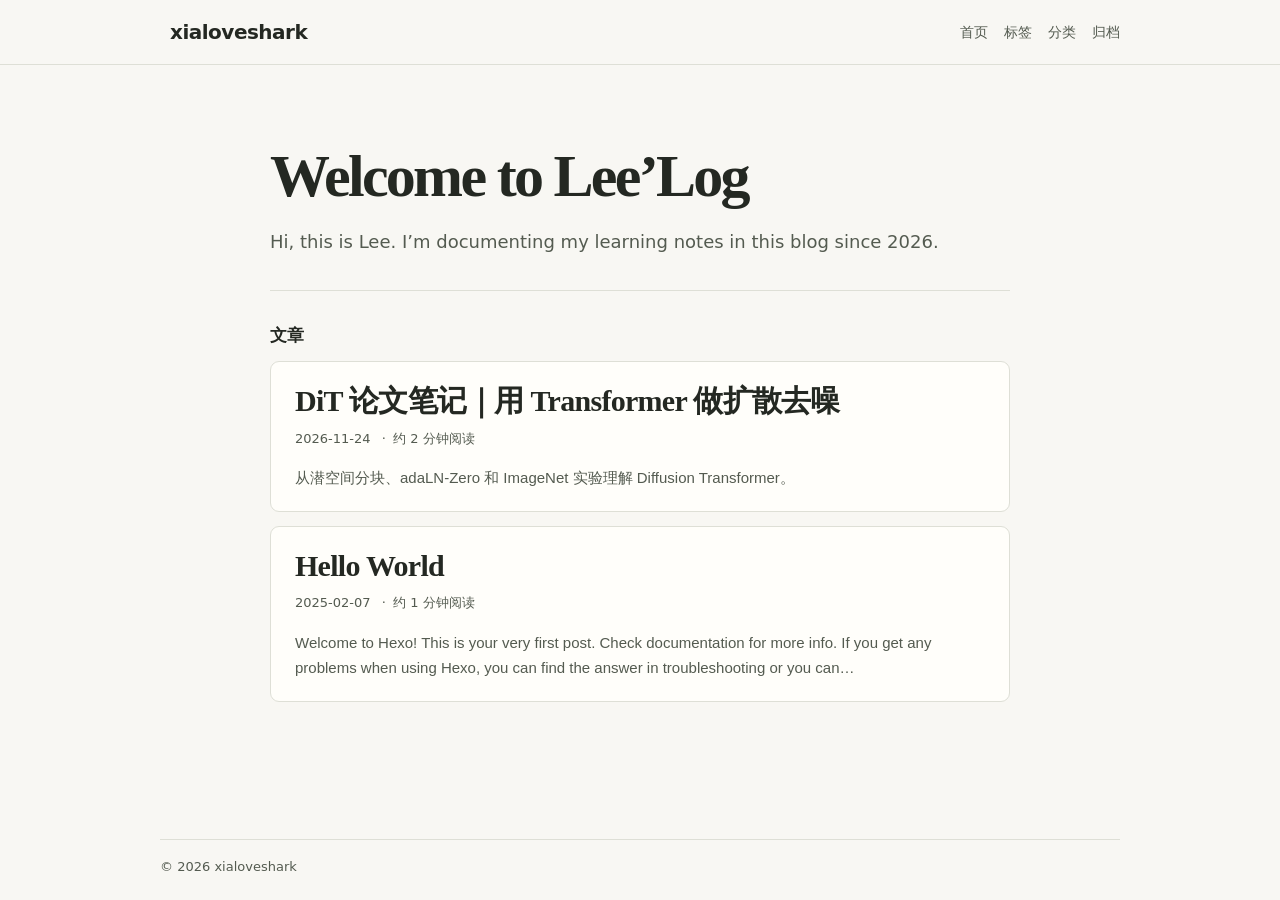
==== commit 2d834933: "Update the Lee’Log introduction and publish DiT paper notes" ====
--- a/index.html
+++ b/index.html
@@ -20,12 +20,12 @@
     var CONFIG = {"hostname":"xialoveshark.github.io","root":"/","scheme":"Mist","version":"7.8.0","exturl":false,"sidebar":{"position":"left","display":"remove","padding":18,"offset":12,"onmobile":false},"copycode":{"enable":false,"show_result":false,"style":null},"back2top":{"enable":true,"sidebar":false,"scrollpercent":false},"bookmark":{"enable":false,"color":"#222","save":"auto"},"fancybox":false,"mediumzoom":false,"lazyload":false,"pangu":false,"comments":{"style":"tabs","active":null,"storage":true,"lazyload":false,"nav":null},"algolia":{"hits":{"per_page":10},"labels":{"input_placeholder":"Search for Posts","hits_empty":"We didn't find any results for the search: ${query}","hits_stats":"${hits} results found in ${time} ms"}},"localsearch":{"enable":false,"trigger":"auto","top_n_per_article":1,"unescape":false,"preload":false},"motion":{"enable":false,"async":false,"transition":{"post_block":"fadeIn","post_header":"slideDownIn","post_body":"slideDownIn","coll_header":"slideLeftIn","sidebar":"slideUpIn"}}};
   </script>
 
-  <meta name="description" content="记录技术实践、学习笔记与思考。">
+  <meta name="description" content="Hi, this is Lee. I’m documenting my learning notes in this blog since 2026.">
 <meta property="og:type" content="website">
 <meta property="og:title" content="xialoveshark">
 <meta property="og:url" content="https://xialoveshark.github.io/index.html">
 <meta property="og:site_name" content="xialoveshark">
-<meta property="og:description" content="记录技术实践、学习笔记与思考。">
+<meta property="og:description" content="Hi, this is Lee. I’m documenting my learning notes in this blog since 2026.">
 <meta property="og:locale" content="zh_CN">
 <meta property="article:author" content="xialoveshark">
 <meta name="twitter:card" content="summary">
@@ -154,20 +154,75 @@
           <div class="content index posts-expand">
             
   <header class="reading-intro">
-    <h1>技术笔记</h1>
-    <p>记录技术实践、学习笔记与思考。</p>
+    <h1 lang="en">Welcome to Lee’Log</h1>
+    <p>Hi, this is Lee. I’m documenting my learning notes in this blog since 2026.</p>
   </header>
   <h2 class="reading-index-heading">文章</h2>
       
   
   
   <article itemscope itemtype="http://schema.org/Article" class="post-block" lang="zh-CN">
-    <link itemprop="mainEntityOfPage" href="https://xialoveshark.github.io/2025/02/07/hello-world/">
+    <link itemprop="mainEntityOfPage" href="https://xialoveshark.github.io/2026/11/24/dit-paper-notes/">
 
     <span hidden itemprop="author" itemscope itemtype="http://schema.org/Person">
       <meta itemprop="image" content="/images/avatar.gif">
       <meta itemprop="name" content="xialoveshark">
-      <meta itemprop="description" content="记录技术实践、学习笔记与思考。">
+      <meta itemprop="description" content="Hi, this is Lee. I’m documenting my learning notes in this blog since 2026.">
+    </span>
+
+    <span hidden itemprop="publisher" itemscope itemtype="http://schema.org/Organization">
+      <meta itemprop="name" content="xialoveshark">
+    </span>
+      <header class="post-header">
+        <h2 class="post-title" itemprop="name headline">
+          
+            <a href="/2026/11/24/dit-paper-notes/" class="post-title-link" itemprop="url">DiT 论文笔记｜用 Transformer 做扩散去噪</a>
+        </h2>
+
+        <div class="post-meta">
+            <span class="post-meta-item">
+              <span class="post-meta-item-icon">
+                <i class="far fa-calendar"></i>
+              </span>
+              <span class="post-meta-item-text">发表于</span>
+
+              <time title="创建时间：2026-11-24 10:02:00" itemprop="dateCreated datePublished" datetime="2026-11-24T10:02:00+08:00">2026-11-24</time>
+            </span>
+
+          
+
+          <span class="post-meta-item post-reading-time">约 2 分钟阅读</span>
+
+        </div>
+      </header>
+
+    
+    
+    
+    <div class="post-body" itemprop="articleBody">
+
+      <p class="reading-summary">从潜空间分块、adaLN-Zero 和 ImageNet 实验理解 Diffusion Transformer。</p>
+      
+    </div>
+
+    
+    
+    
+  </article>
+  
+  
+  
+
+      
+  
+  
+  <article itemscope itemtype="http://schema.org/Article" class="post-block" lang="zh-CN">
+    <link itemprop="mainEntityOfPage" href="https://xialoveshark.github.io/2025/02/07/hello-world/">
+
+    <span hidden itemprop="author" itemscope itemtype="http://schema.org/Person">
+      <meta itemprop="image" content="/images/avatar.gif">
+      <meta itemprop="name" content="xialoveshark">
+      <meta itemprop="description" content="Hi, this is Lee. I’m documenting my learning notes in this blog since 2026.">
     </span>
 
     <span hidden itemprop="publisher" itemscope itemtype="http://schema.org/Organization">
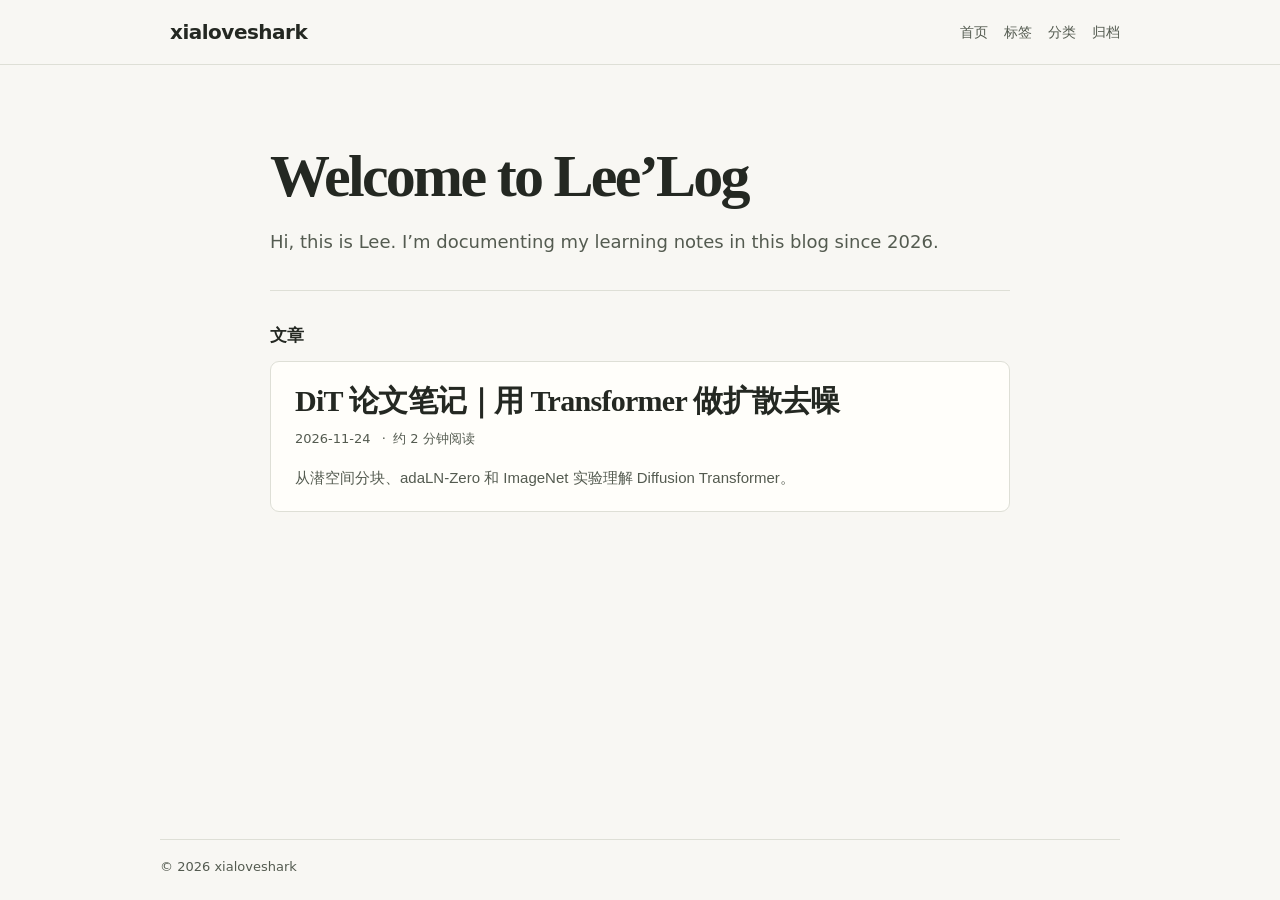
==== commit 2b3ea5a9: "Reorder blog tags and remove the starter post" ====
--- a/index.html
+++ b/index.html
@@ -202,61 +202,6 @@
     <div class="post-body" itemprop="articleBody">
 
       <p class="reading-summary">从潜空间分块、adaLN-Zero 和 ImageNet 实验理解 Diffusion Transformer。</p>
-      
-    </div>
-
-    
-    
-    
-  </article>
-  
-  
-  
-
-      
-  
-  
-  <article itemscope itemtype="http://schema.org/Article" class="post-block" lang="zh-CN">
-    <link itemprop="mainEntityOfPage" href="https://xialoveshark.github.io/2025/02/07/hello-world/">
-
-    <span hidden itemprop="author" itemscope itemtype="http://schema.org/Person">
-      <meta itemprop="image" content="/images/avatar.gif">
-      <meta itemprop="name" content="xialoveshark">
-      <meta itemprop="description" content="Hi, this is Lee. I’m documenting my learning notes in this blog since 2026.">
-    </span>
-
-    <span hidden itemprop="publisher" itemscope itemtype="http://schema.org/Organization">
-      <meta itemprop="name" content="xialoveshark">
-    </span>
-      <header class="post-header">
-        <h2 class="post-title" itemprop="name headline">
-          
-            <a href="/2025/02/07/hello-world/" class="post-title-link" itemprop="url">Hello World</a>
-        </h2>
-
-        <div class="post-meta">
-            <span class="post-meta-item">
-              <span class="post-meta-item-icon">
-                <i class="far fa-calendar"></i>
-              </span>
-              <span class="post-meta-item-text">发表于</span>
-
-              <time title="创建时间：2025-02-07 22:42:05" itemprop="dateCreated datePublished" datetime="2025-02-07T22:42:05+08:00">2025-02-07</time>
-            </span>
-
-          
-
-          <span class="post-meta-item post-reading-time">约 1 分钟阅读</span>
-
-        </div>
-      </header>
-
-    
-    
-    
-    <div class="post-body" itemprop="articleBody">
-
-      <p class="reading-summary">Welcome to Hexo! This is your very first post. Check documentation for more info. If you get any problems when using Hexo, you can find the answer in troubleshooting or you can…</p>
       
     </div>
 
--- a/css/main.css
+++ b/css/main.css
@@ -1168,7 +1168,7 @@
 }
 .links-of-author a::before,
 .links-of-author span.exturl::before {
-  background: #4d6737;
+  background: #ffb9ff;
   border-radius: 50%;
   content: ' ';
   display: inline-block;
@@ -2533,6 +2533,34 @@
 .reading-empty {
   color: var(--reading-muted);
 }
+.reading-tag-list {
+  display: flex;
+  flex-wrap: wrap;
+  gap: 12px;
+  list-style: none;
+  margin: 0;
+  padding: 0;
+}
+.reading-tag-list a {
+  align-items: center;
+  background: var(--reading-surface);
+  border: 1px solid var(--reading-line);
+  border-radius: 8px;
+  color: var(--reading-ink);
+  display: inline-flex;
+  font-size: 20px;
+  font-weight: 650;
+  min-height: 44px;
+  padding: 4px 16px;
+}
+.reading-tag-list a:hover {
+  border-color: var(--reading-accent);
+  color: var(--reading-accent);
+}
+.reading-tag-empty {
+  color: var(--reading-muted);
+  margin: 12px 0 0;
+}
 .posts-expand .post-header .post-title {
   letter-spacing: -0.024em;
   line-height: 1.25;
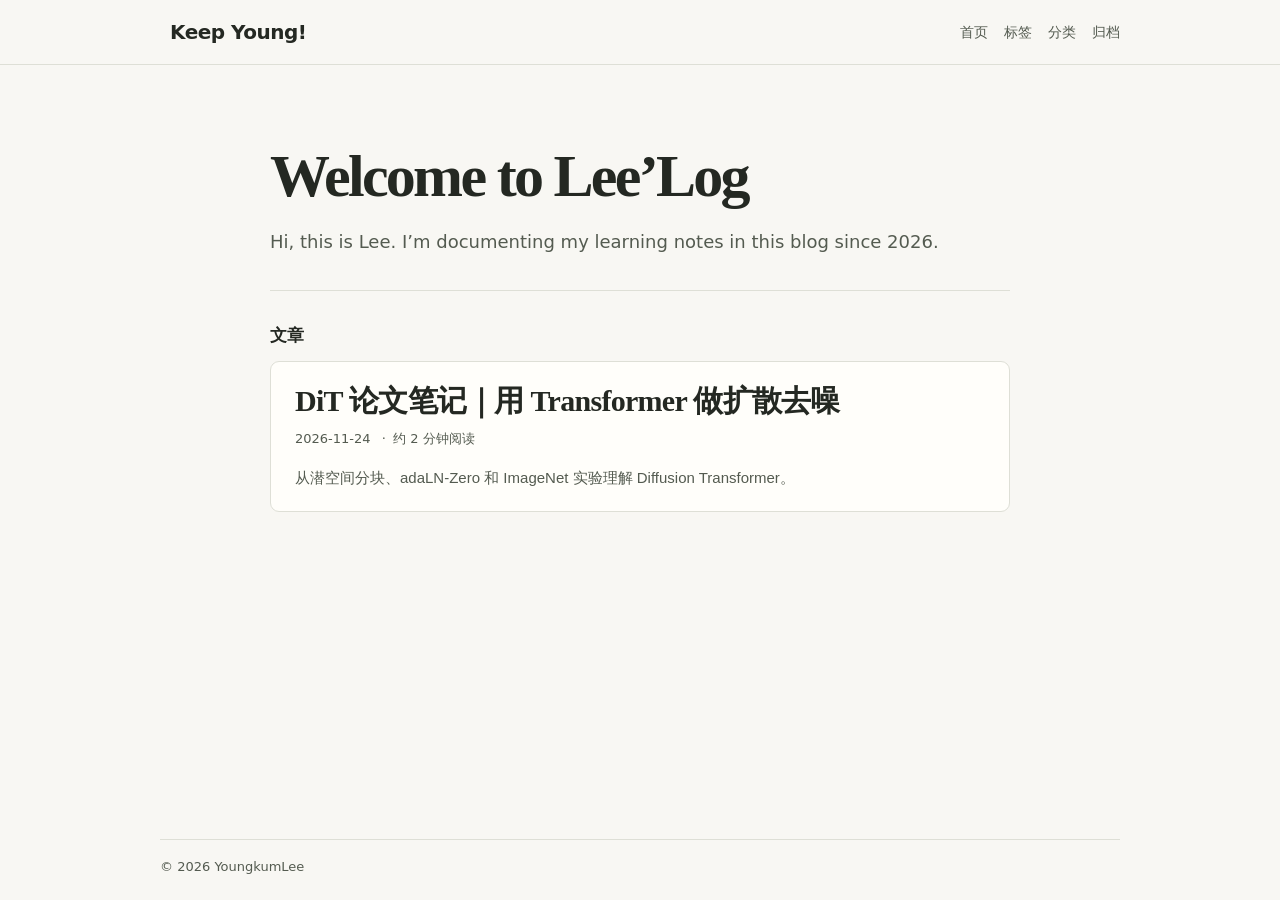
==== commit dede5704: "Publish Keep Young! on the renamed GitHub Pages site" ====
--- a/index.html
+++ b/index.html
@@ -17,20 +17,20 @@
 
 <script id="hexo-configurations">
     var NexT = window.NexT || {};
-    var CONFIG = {"hostname":"xialoveshark.github.io","root":"/","scheme":"Mist","version":"7.8.0","exturl":false,"sidebar":{"position":"left","display":"remove","padding":18,"offset":12,"onmobile":false},"copycode":{"enable":false,"show_result":false,"style":null},"back2top":{"enable":true,"sidebar":false,"scrollpercent":false},"bookmark":{"enable":false,"color":"#222","save":"auto"},"fancybox":false,"mediumzoom":false,"lazyload":false,"pangu":false,"comments":{"style":"tabs","active":null,"storage":true,"lazyload":false,"nav":null},"algolia":{"hits":{"per_page":10},"labels":{"input_placeholder":"Search for Posts","hits_empty":"We didn't find any results for the search: ${query}","hits_stats":"${hits} results found in ${time} ms"}},"localsearch":{"enable":false,"trigger":"auto","top_n_per_article":1,"unescape":false,"preload":false},"motion":{"enable":false,"async":false,"transition":{"post_block":"fadeIn","post_header":"slideDownIn","post_body":"slideDownIn","coll_header":"slideLeftIn","sidebar":"slideUpIn"}}};
+    var CONFIG = {"hostname":"youngkumlee.github.io","root":"/","scheme":"Mist","version":"7.8.0","exturl":false,"sidebar":{"position":"left","display":"remove","padding":18,"offset":12,"onmobile":false},"copycode":{"enable":false,"show_result":false,"style":null},"back2top":{"enable":true,"sidebar":false,"scrollpercent":false},"bookmark":{"enable":false,"color":"#222","save":"auto"},"fancybox":false,"mediumzoom":false,"lazyload":false,"pangu":false,"comments":{"style":"tabs","active":null,"storage":true,"lazyload":false,"nav":null},"algolia":{"hits":{"per_page":10},"labels":{"input_placeholder":"Search for Posts","hits_empty":"We didn't find any results for the search: ${query}","hits_stats":"${hits} results found in ${time} ms"}},"localsearch":{"enable":false,"trigger":"auto","top_n_per_article":1,"unescape":false,"preload":false},"motion":{"enable":false,"async":false,"transition":{"post_block":"fadeIn","post_header":"slideDownIn","post_body":"slideDownIn","coll_header":"slideLeftIn","sidebar":"slideUpIn"}}};
   </script>
 
   <meta name="description" content="Hi, this is Lee. I’m documenting my learning notes in this blog since 2026.">
 <meta property="og:type" content="website">
-<meta property="og:title" content="xialoveshark">
-<meta property="og:url" content="https://xialoveshark.github.io/index.html">
-<meta property="og:site_name" content="xialoveshark">
+<meta property="og:title" content="Keep Young!">
+<meta property="og:url" content="https://youngkumlee.github.io/index.html">
+<meta property="og:site_name" content="Keep Young!">
 <meta property="og:description" content="Hi, this is Lee. I’m documenting my learning notes in this blog since 2026.">
 <meta property="og:locale" content="zh_CN">
-<meta property="article:author" content="xialoveshark">
+<meta property="article:author" content="YoungkumLee">
 <meta name="twitter:card" content="summary">
 
-<link rel="canonical" href="https://xialoveshark.github.io/">
+<link rel="canonical" href="https://youngkumlee.github.io/">
 
 
 <script id="page-configurations">
@@ -43,7 +43,7 @@
   };
 </script>
 
-  <title>xialoveshark</title>
+  <title>Keep Young!</title>
   
 
 
@@ -94,7 +94,7 @@
 
     <a href="/" class="brand" rel="start">
       <span class="logo-line-before"><i></i></span>
-      <span class="site-title">xialoveshark</span>
+      <span class="site-title">Keep Young!</span>
       <span class="logo-line-after"><i></i></span>
     </a>
   </div>
@@ -162,16 +162,16 @@
   
   
   <article itemscope itemtype="http://schema.org/Article" class="post-block" lang="zh-CN">
-    <link itemprop="mainEntityOfPage" href="https://xialoveshark.github.io/2026/11/24/dit-paper-notes/">
+    <link itemprop="mainEntityOfPage" href="https://youngkumlee.github.io/2026/11/24/dit-paper-notes/">
 
     <span hidden itemprop="author" itemscope itemtype="http://schema.org/Person">
       <meta itemprop="image" content="/images/avatar.gif">
-      <meta itemprop="name" content="xialoveshark">
+      <meta itemprop="name" content="YoungkumLee">
       <meta itemprop="description" content="Hi, this is Lee. I’m documenting my learning notes in this blog since 2026.">
     </span>
 
     <span hidden itemprop="publisher" itemscope itemtype="http://schema.org/Organization">
-      <meta itemprop="name" content="xialoveshark">
+      <meta itemprop="name" content="Keep Young!">
     </span>
       <header class="post-header">
         <h2 class="post-title" itemprop="name headline">
@@ -260,7 +260,7 @@
   <span class="with-love">
     <i class="fa fa-heart"></i>
   </span>
-  <span class="author" itemprop="copyrightHolder">xialoveshark</span>
+  <span class="author" itemprop="copyrightHolder">YoungkumLee</span>
 </div>
 
         
